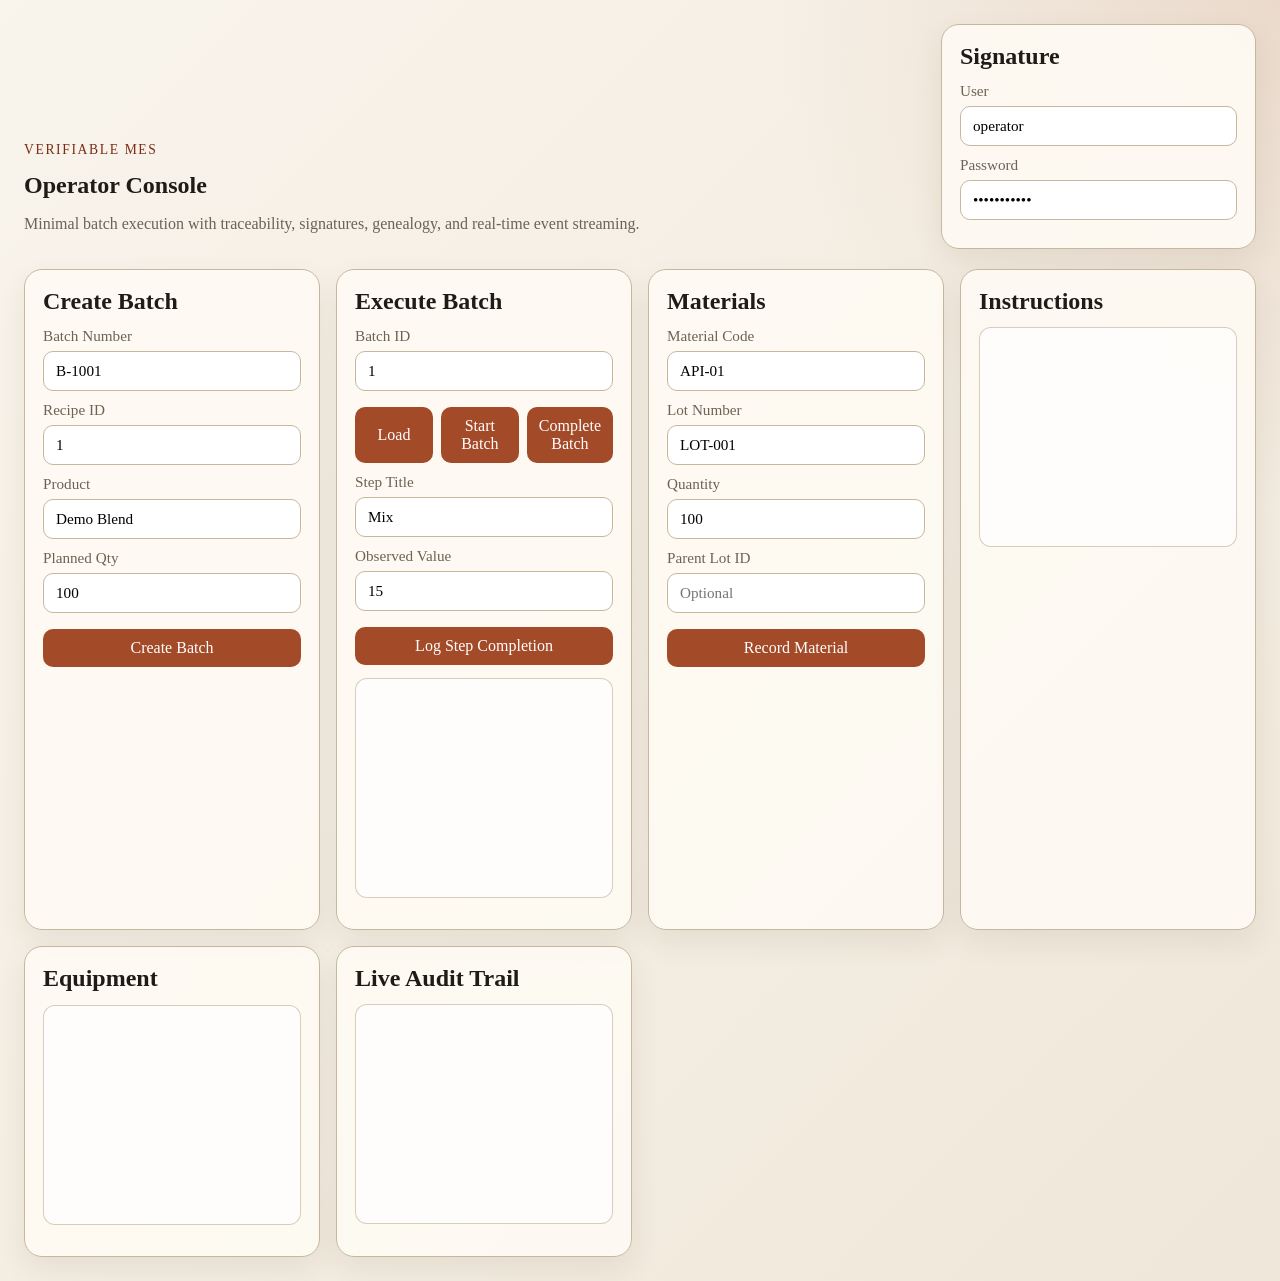
==== static/index.html @ 964d8e8a "- Initial Forge MES scaffold - Add FastAPI backend for batches, recipes, events, materials, equipmen" ====
<!DOCTYPE html>
<html lang="en">
<head>
  <meta charset="UTF-8">
  <meta name="viewport" content="width=device-width, initial-scale=1.0">
  <title>Forge MES</title>
  <link rel="stylesheet" href="/static/styles.css">
</head>
<body>
  <main class="layout">
    <section class="hero">
      <div>
        <p class="eyebrow">Verifiable MES</p>
        <h1>Operator Console</h1>
        <p class="subtle">Minimal batch execution with traceability, signatures, genealogy, and real-time event streaming.</p>
      </div>
      <div class="card compact">
        <h2>Signature</h2>
        <label>User <input id="sig-user" value="operator"></label>
        <label>Password <input id="sig-pass" value="operator123" type="password"></label>
      </div>
    </section>

    <section class="grid">
      <div class="card">
        <h2>Create Batch</h2>
        <label>Batch Number <input id="batch-number" value="B-1001"></label>
        <label>Recipe ID <input id="recipe-id" value="1" type="number"></label>
        <label>Product <input id="product-name" value="Demo Blend"></label>
        <label>Planned Qty <input id="planned-qty" value="100" type="number"></label>
        <button id="create-batch">Create Batch</button>
      </div>

      <div class="card">
        <h2>Execute Batch</h2>
        <label>Batch ID <input id="active-batch-id" value="1" type="number"></label>
        <div class="actions">
          <button id="refresh-batch">Load</button>
          <button id="start-batch">Start Batch</button>
          <button id="complete-batch">Complete Batch</button>
        </div>
        <label>Step Title <input id="step-title" value="Mix"></label>
        <label>Observed Value <input id="step-value" value="15"></label>
        <button id="log-step">Log Step Completion</button>
        <pre id="batch-details" class="code"></pre>
      </div>

      <div class="card">
        <h2>Materials</h2>
        <label>Material Code <input id="material-code" value="API-01"></label>
        <label>Lot Number <input id="lot-number" value="LOT-001"></label>
        <label>Quantity <input id="lot-qty" value="100" type="number"></label>
        <label>Parent Lot ID <input id="parent-lot-id" placeholder="Optional" type="number"></label>
        <button id="record-material">Record Material</button>
      </div>

      <div class="card">
        <h2>Instructions</h2>
        <div id="instructions" class="instructions"></div>
      </div>

      <div class="card">
        <h2>Equipment</h2>
        <pre id="equipment" class="code"></pre>
      </div>

      <div class="card">
        <h2>Live Audit Trail</h2>
        <div id="events" class="events"></div>
      </div>
    </section>
  </main>
  <script src="/static/app.js"></script>
</body>
</html>
---- static/styles.css ----
:root {
  --bg: #f3f0e8;
  --panel: rgba(255, 252, 245, 0.88);
  --line: #c6b89e;
  --ink: #1f1c17;
  --muted: #6c6255;
  --accent: #a34a28;
  --accent-strong: #7b2b12;
  --good: #24573b;
}

* {
  box-sizing: border-box;
}

body {
  margin: 0;
  font-family: Georgia, "Times New Roman", serif;
  color: var(--ink);
  background:
    radial-gradient(circle at top right, rgba(163, 74, 40, 0.12), transparent 28%),
    linear-gradient(135deg, #f9f4ec 0%, #efe7d9 100%);
}

.layout {
  max-width: 1280px;
  margin: 0 auto;
  padding: 24px;
}

.hero {
  display: flex;
  gap: 16px;
  justify-content: space-between;
  align-items: end;
  margin-bottom: 20px;
}

.eyebrow {
  text-transform: uppercase;
  letter-spacing: 0.12em;
  color: var(--accent-strong);
  font-size: 0.85rem;
}

h1, h2 {
  margin: 0 0 12px;
}

.subtle {
  color: var(--muted);
  max-width: 700px;
}

.grid {
  display: grid;
  grid-template-columns: repeat(auto-fit, minmax(290px, 1fr));
  gap: 16px;
}

.card {
  background: var(--panel);
  border: 1px solid var(--line);
  border-radius: 18px;
  padding: 18px;
  box-shadow: 0 12px 30px rgba(67, 49, 29, 0.08);
}

.compact {
  min-width: 260px;
}

label {
  display: block;
  margin-bottom: 10px;
  color: var(--muted);
  font-size: 0.95rem;
}

input, button {
  width: 100%;
  margin-top: 6px;
  border-radius: 10px;
  border: 1px solid var(--line);
  padding: 10px 12px;
  font: inherit;
}

button {
  background: var(--accent);
  color: white;
  border: none;
  cursor: pointer;
  transition: transform 0.18s ease, background 0.18s ease;
}

button:hover {
  background: var(--accent-strong);
  transform: translateY(-1px);
}

.actions {
  display: grid;
  grid-template-columns: repeat(3, 1fr);
  gap: 8px;
  margin-bottom: 10px;
}

.code, .events, .instructions {
  background: rgba(255, 255, 255, 0.65);
  border: 1px solid rgba(198, 184, 158, 0.7);
  border-radius: 12px;
  padding: 12px;
  min-height: 220px;
  overflow: auto;
}

.event {
  padding: 10px 0;
  border-bottom: 1px solid rgba(198, 184, 158, 0.45);
}

.instruction-step {
  margin-bottom: 12px;
  padding-bottom: 12px;
  border-bottom: 1px solid rgba(198, 184, 158, 0.45);
}

@media (max-width: 820px) {
  .hero {
    flex-direction: column;
    align-items: stretch;
  }

  .actions {
    grid-template-columns: 1fr;
  }
}
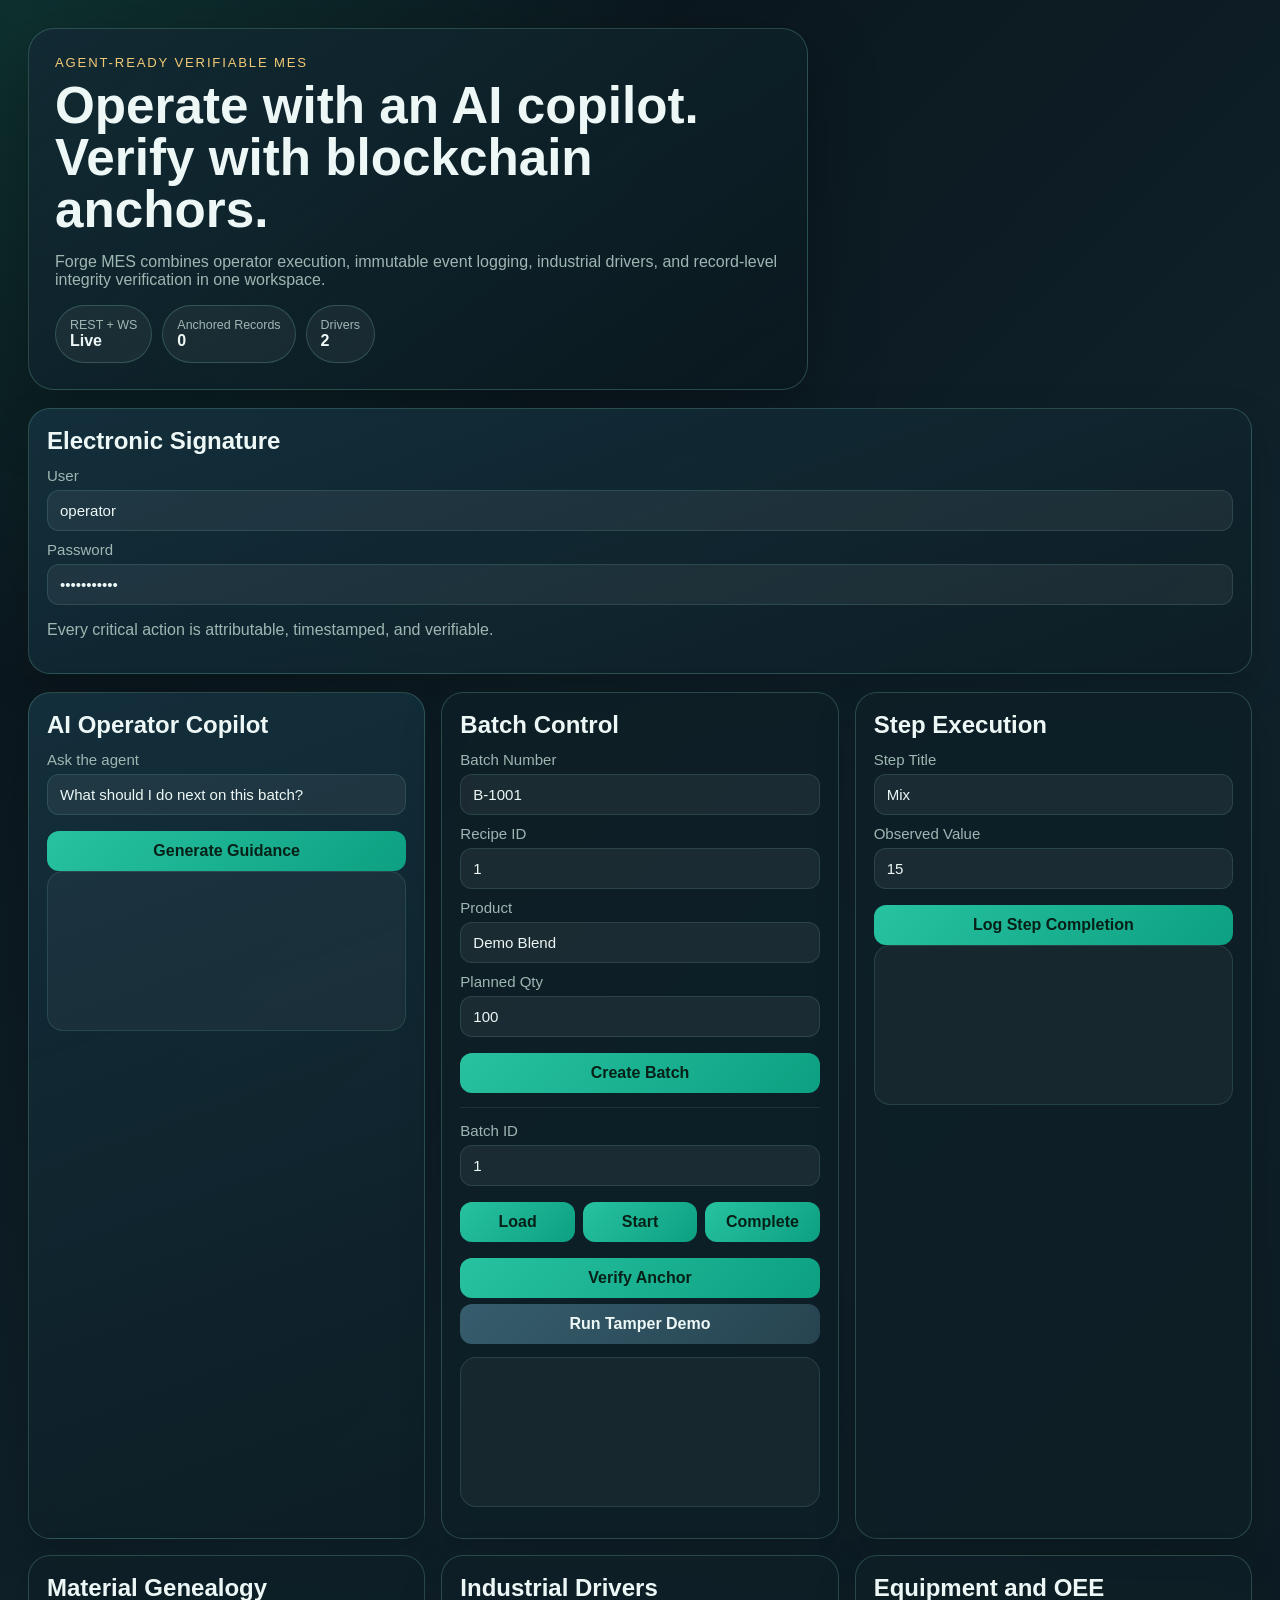
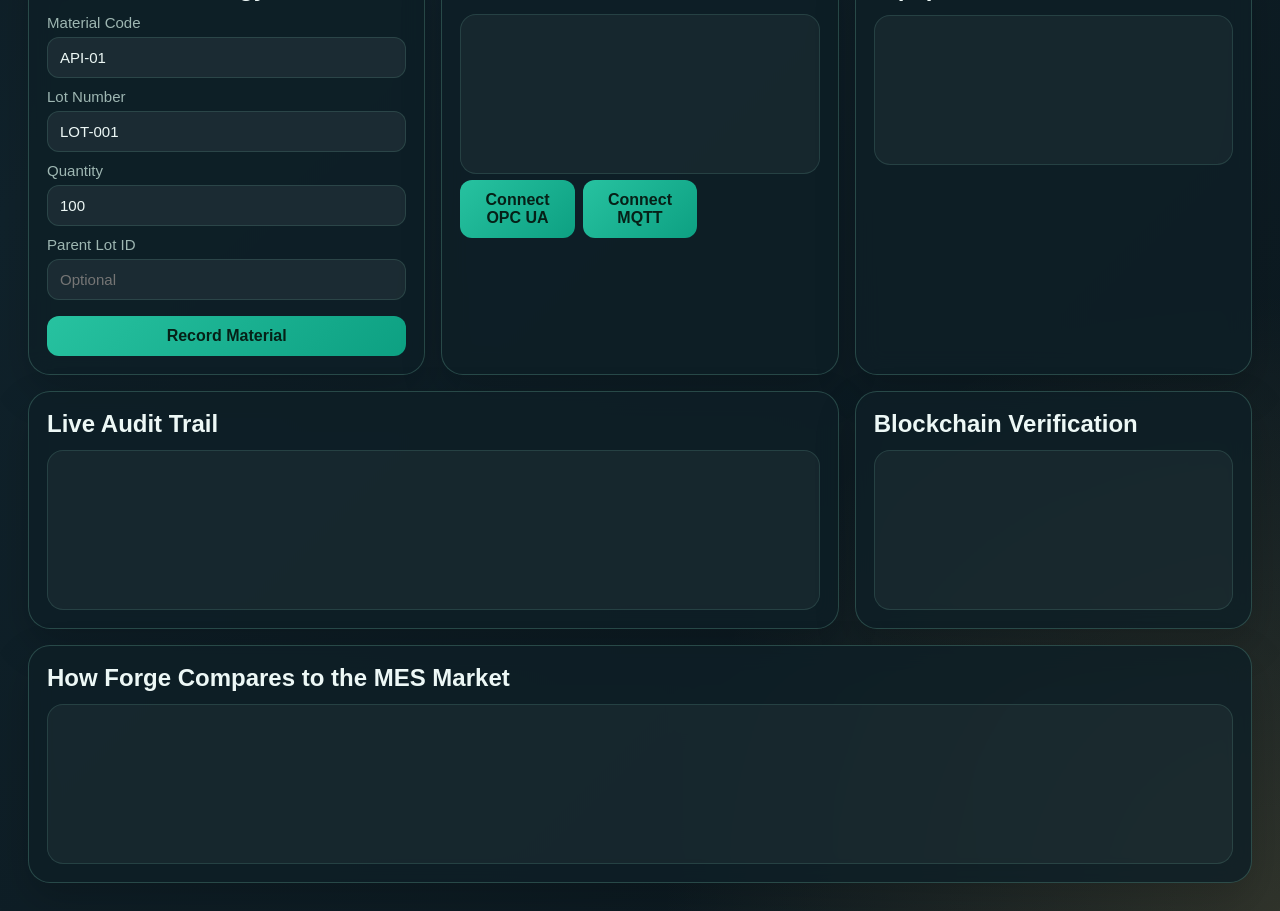
==== commit d4936b1e: "- Add AI-native operator workspace and industrial drivers - Add agent assist workflows, market compa" ====
--- a/static/index.html
+++ b/static/index.html
@@ -8,45 +8,63 @@
 </head>
 <body>
   <main class="layout">
-    <section class="hero">
-      <div>
-        <p class="eyebrow">Verifiable MES</p>
-        <h1>Operator Console</h1>
-        <p class="subtle">Minimal batch execution with traceability, signatures, genealogy, and real-time event streaming.</p>
+    <section class="hero-panel">
+      <div class="hero-copy">
+        <p class="eyebrow">Agent-Ready Verifiable MES</p>
+        <h1>Operate with an AI copilot. Verify with blockchain anchors.</h1>
+        <p class="subtle">Forge MES combines operator execution, immutable event logging, industrial drivers, and record-level integrity verification in one workspace.</p>
+        <div class="hero-metrics">
+          <div class="metric-chip"><span>REST + WS</span><strong>Live</strong></div>
+          <div class="metric-chip"><span>Anchored Records</span><strong id="anchor-count">0</strong></div>
+          <div class="metric-chip"><span>Drivers</span><strong id="driver-count">2</strong></div>
+        </div>
       </div>
-      <div class="card compact">
-        <h2>Signature</h2>
+      <div class="card identity-card">
+        <h2>Electronic Signature</h2>
         <label>User <input id="sig-user" value="operator"></label>
         <label>Password <input id="sig-pass" value="operator123" type="password"></label>
+        <p class="tiny">Every critical action is attributable, timestamped, and verifiable.</p>
       </div>
     </section>
 
-    <section class="grid">
+    <section class="grid primary-grid">
+      <div class="card accent-card">
+        <h2>AI Operator Copilot</h2>
+        <label>Ask the agent <input id="agent-prompt" value="What should I do next on this batch?"></label>
+        <button id="ask-agent">Generate Guidance</button>
+        <div id="agent-answer" class="chat-panel"></div>
+        <div id="agent-actions" class="pill-row"></div>
+      </div>
+
       <div class="card">
-        <h2>Create Batch</h2>
+        <h2>Batch Control</h2>
         <label>Batch Number <input id="batch-number" value="B-1001"></label>
         <label>Recipe ID <input id="recipe-id" value="1" type="number"></label>
         <label>Product <input id="product-name" value="Demo Blend"></label>
         <label>Planned Qty <input id="planned-qty" value="100" type="number"></label>
         <button id="create-batch">Create Batch</button>
+        <hr>
+        <label>Batch ID <input id="active-batch-id" value="1" type="number"></label>
+        <div class="actions">
+          <button id="refresh-batch">Load</button>
+          <button id="start-batch">Start</button>
+          <button id="complete-batch">Complete</button>
+        </div>
+        <button id="verify-batch">Verify Anchor</button>
+        <button id="tamper-batch" class="secondary">Run Tamper Demo</button>
+        <pre id="batch-details" class="code compact-code"></pre>
       </div>
 
       <div class="card">
-        <h2>Execute Batch</h2>
-        <label>Batch ID <input id="active-batch-id" value="1" type="number"></label>
-        <div class="actions">
-          <button id="refresh-batch">Load</button>
-          <button id="start-batch">Start Batch</button>
-          <button id="complete-batch">Complete Batch</button>
-        </div>
+        <h2>Step Execution</h2>
         <label>Step Title <input id="step-title" value="Mix"></label>
         <label>Observed Value <input id="step-value" value="15"></label>
         <button id="log-step">Log Step Completion</button>
-        <pre id="batch-details" class="code"></pre>
+        <div id="instructions" class="instructions"></div>
       </div>
 
       <div class="card">
-        <h2>Materials</h2>
+        <h2>Material Genealogy</h2>
         <label>Material Code <input id="material-code" value="API-01"></label>
         <label>Lot Number <input id="lot-number" value="LOT-001"></label>
         <label>Quantity <input id="lot-qty" value="100" type="number"></label>
@@ -55,18 +73,32 @@
       </div>
 
       <div class="card">
-        <h2>Instructions</h2>
-        <div id="instructions" class="instructions"></div>
+        <h2>Industrial Drivers</h2>
+        <div id="drivers" class="driver-list"></div>
+        <div class="actions">
+          <button data-driver-connect="opcua">Connect OPC UA</button>
+          <button data-driver-connect="mqtt">Connect MQTT</button>
+        </div>
       </div>
 
       <div class="card">
-        <h2>Equipment</h2>
-        <pre id="equipment" class="code"></pre>
+        <h2>Equipment and OEE</h2>
+        <pre id="equipment" class="code compact-code"></pre>
+      </div>
+
+      <div class="card wide-card">
+        <h2>Live Audit Trail</h2>
+        <div id="events" class="events"></div>
       </div>
 
       <div class="card">
-        <h2>Live Audit Trail</h2>
-        <div id="events" class="events"></div>
+        <h2>Blockchain Verification</h2>
+        <div id="verification" class="chat-panel"></div>
+      </div>
+
+      <div class="card wide-card market-card">
+        <h2>How Forge Compares to the MES Market</h2>
+        <div id="market-compare" class="compare-grid"></div>
       </div>
     </section>
   </main>
--- a/static/styles.css
+++ b/static/styles.css
@@ -1,12 +1,15 @@
 :root {
-  --bg: #f3f0e8;
-  --panel: rgba(255, 252, 245, 0.88);
-  --line: #c6b89e;
-  --ink: #1f1c17;
-  --muted: #6c6255;
-  --accent: #a34a28;
-  --accent-strong: #7b2b12;
-  --good: #24573b;
+  --bg: #0d1b22;
+  --bg-soft: #132832;
+  --panel: rgba(14, 31, 39, 0.82);
+  --panel-strong: rgba(21, 42, 53, 0.94);
+  --line: rgba(123, 202, 181, 0.25);
+  --ink: #edf8f6;
+  --muted: #9eb7b2;
+  --accent: #27c2a0;
+  --accent-strong: #0da082;
+  --warn: #ef7c63;
+  --gold: #f2ca76;
 }
 
 * {
@@ -15,88 +18,152 @@
 
 body {
   margin: 0;
-  font-family: Georgia, "Times New Roman", serif;
+  font-family: "Segoe UI", "Helvetica Neue", sans-serif;
   color: var(--ink);
   background:
-    radial-gradient(circle at top right, rgba(163, 74, 40, 0.12), transparent 28%),
-    linear-gradient(135deg, #f9f4ec 0%, #efe7d9 100%);
+    radial-gradient(circle at top left, rgba(39, 194, 160, 0.18), transparent 24%),
+    radial-gradient(circle at bottom right, rgba(242, 202, 118, 0.16), transparent 22%),
+    linear-gradient(135deg, #081116 0%, #10222b 48%, #0b171d 100%);
 }
 
 .layout {
-  max-width: 1280px;
+  max-width: 1420px;
   margin: 0 auto;
-  padding: 24px;
-}
-
-.hero {
-  display: flex;
-  gap: 16px;
-  justify-content: space-between;
-  align-items: end;
-  margin-bottom: 20px;
+  padding: 28px;
+}
+
+.hero-panel {
+  display: grid;
+  grid-template-columns: 2fr 1fr;
+  gap: 18px;
+  margin-bottom: 18px;
+}
+
+.hero-copy {
+  padding: 26px;
+  border-radius: 26px;
+  background: linear-gradient(145deg, rgba(18, 42, 52, 0.92), rgba(10, 24, 30, 0.85));
+  border: 1px solid var(--line);
+  box-shadow: 0 24px 70px rgba(0, 0, 0, 0.28);
 }
 
 .eyebrow {
+  margin: 0 0 10px;
   text-transform: uppercase;
-  letter-spacing: 0.12em;
-  color: var(--accent-strong);
-  font-size: 0.85rem;
+  letter-spacing: 0.14em;
+  color: var(--gold);
+  font-size: 0.82rem;
 }
 
 h1, h2 {
   margin: 0 0 12px;
 }
 
-.subtle {
+h1 {
+  max-width: 900px;
+  font-size: clamp(2.2rem, 4vw, 4.1rem);
+  line-height: 1.02;
+}
+
+.subtle,
+.tiny {
   color: var(--muted);
-  max-width: 700px;
-}
-
-.grid {
-  display: grid;
-  grid-template-columns: repeat(auto-fit, minmax(290px, 1fr));
+}
+
+.hero-metrics,
+.pill-row {
+  display: flex;
+  flex-wrap: wrap;
+  gap: 10px;
+}
+
+.metric-chip,
+.pill {
+  padding: 12px 14px;
+  border-radius: 999px;
+  background: rgba(255, 255, 255, 0.05);
+  border: 1px solid var(--line);
+}
+
+.metric-chip span,
+.pill span {
+  display: block;
+  font-size: 0.78rem;
+  color: var(--muted);
+}
+
+.metric-chip strong {
+  font-size: 1rem;
+}
+
+.primary-grid {
+  display: grid;
+  grid-template-columns: repeat(12, 1fr);
   gap: 16px;
 }
 
 .card {
+  grid-column: span 4;
   background: var(--panel);
   border: 1px solid var(--line);
-  border-radius: 18px;
+  border-radius: 22px;
   padding: 18px;
-  box-shadow: 0 12px 30px rgba(67, 49, 29, 0.08);
-}
-
-.compact {
-  min-width: 260px;
+  box-shadow: 0 16px 42px rgba(0, 0, 0, 0.18);
+  backdrop-filter: blur(12px);
+}
+
+.identity-card,
+.accent-card {
+  background: linear-gradient(160deg, rgba(20, 48, 61, 0.95), rgba(13, 29, 36, 0.9));
+}
+
+.wide-card {
+  grid-column: span 8;
+}
+
+.market-card {
+  grid-column: span 12;
 }
 
 label {
   display: block;
   margin-bottom: 10px;
   color: var(--muted);
-  font-size: 0.95rem;
-}
-
-input, button {
+  font-size: 0.94rem;
+}
+
+input,
+button {
   width: 100%;
   margin-top: 6px;
-  border-radius: 10px;
-  border: 1px solid var(--line);
-  padding: 10px 12px;
+  border-radius: 12px;
+  border: 1px solid rgba(123, 202, 181, 0.16);
+  padding: 11px 12px;
   font: inherit;
 }
 
+input {
+  background: rgba(255, 255, 255, 0.06);
+  color: var(--ink);
+}
+
 button {
-  background: var(--accent);
-  color: white;
+  background: linear-gradient(135deg, var(--accent), var(--accent-strong));
+  color: #062017;
+  font-weight: 700;
   border: none;
   cursor: pointer;
-  transition: transform 0.18s ease, background 0.18s ease;
+  transition: transform 0.18s ease, filter 0.18s ease;
 }
 
 button:hover {
-  background: var(--accent-strong);
+  filter: brightness(1.06);
   transform: translateY(-1px);
+}
+
+button.secondary {
+  background: linear-gradient(135deg, #365d6d, #274450);
+  color: var(--ink);
 }
 
 .actions {
@@ -106,32 +173,69 @@
   margin-bottom: 10px;
 }
 
-.code, .events, .instructions {
-  background: rgba(255, 255, 255, 0.65);
-  border: 1px solid rgba(198, 184, 158, 0.7);
-  border-radius: 12px;
-  padding: 12px;
-  min-height: 220px;
+.chat-panel,
+.code,
+.events,
+.instructions,
+.driver-list,
+.compare-grid {
+  background: rgba(255, 255, 255, 0.04);
+  border: 1px solid rgba(123, 202, 181, 0.16);
+  border-radius: 16px;
+  padding: 14px;
+  min-height: 160px;
   overflow: auto;
 }
 
-.event {
+.compact-code {
+  min-height: 150px;
+}
+
+.event,
+.instruction-step,
+.driver-item,
+.compare-item {
   padding: 10px 0;
-  border-bottom: 1px solid rgba(198, 184, 158, 0.45);
-}
-
-.instruction-step {
-  margin-bottom: 12px;
-  padding-bottom: 12px;
-  border-bottom: 1px solid rgba(198, 184, 158, 0.45);
+  border-bottom: 1px solid rgba(123, 202, 181, 0.12);
+}
+
+.compare-grid {
+  display: grid;
+  grid-template-columns: repeat(auto-fit, minmax(240px, 1fr));
+  gap: 16px;
+}
+
+.compare-item {
+  border-bottom: none;
+  padding: 14px;
+  border-radius: 16px;
+  background: rgba(255, 255, 255, 0.03);
+}
+
+.compare-item a {
+  color: var(--gold);
+}
+
+hr {
+  border: none;
+  border-top: 1px solid rgba(123, 202, 181, 0.12);
+  margin: 14px 0;
+}
+
+@media (max-width: 1080px) {
+  .hero-panel,
+  .primary-grid {
+    grid-template-columns: 1fr;
+  }
+
+  .card,
+  .wide-card,
+  .market-card {
+    grid-column: span 1;
+  }
 }
 
 @media (max-width: 820px) {
-  .hero {
-    flex-direction: column;
-    align-items: stretch;
-  }
-
   .actions {
     grid-template-columns: 1fr;
   }
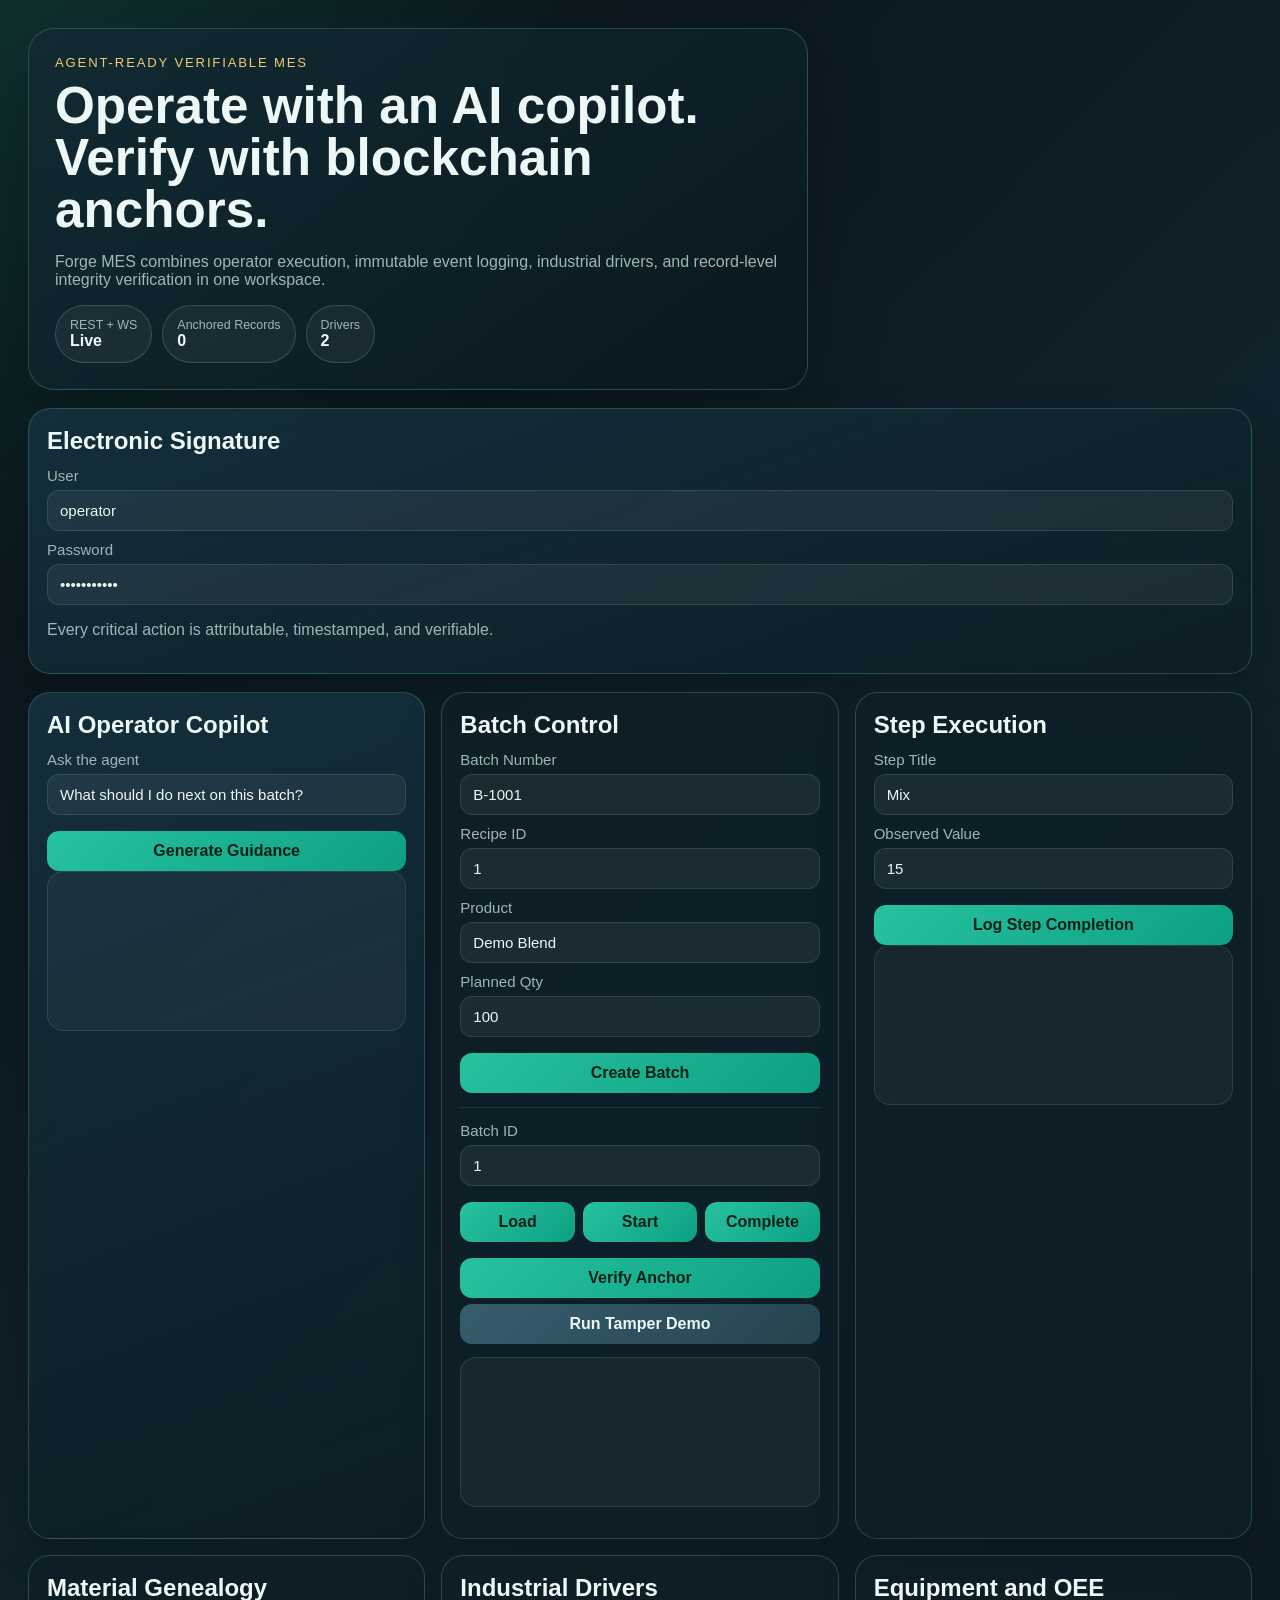
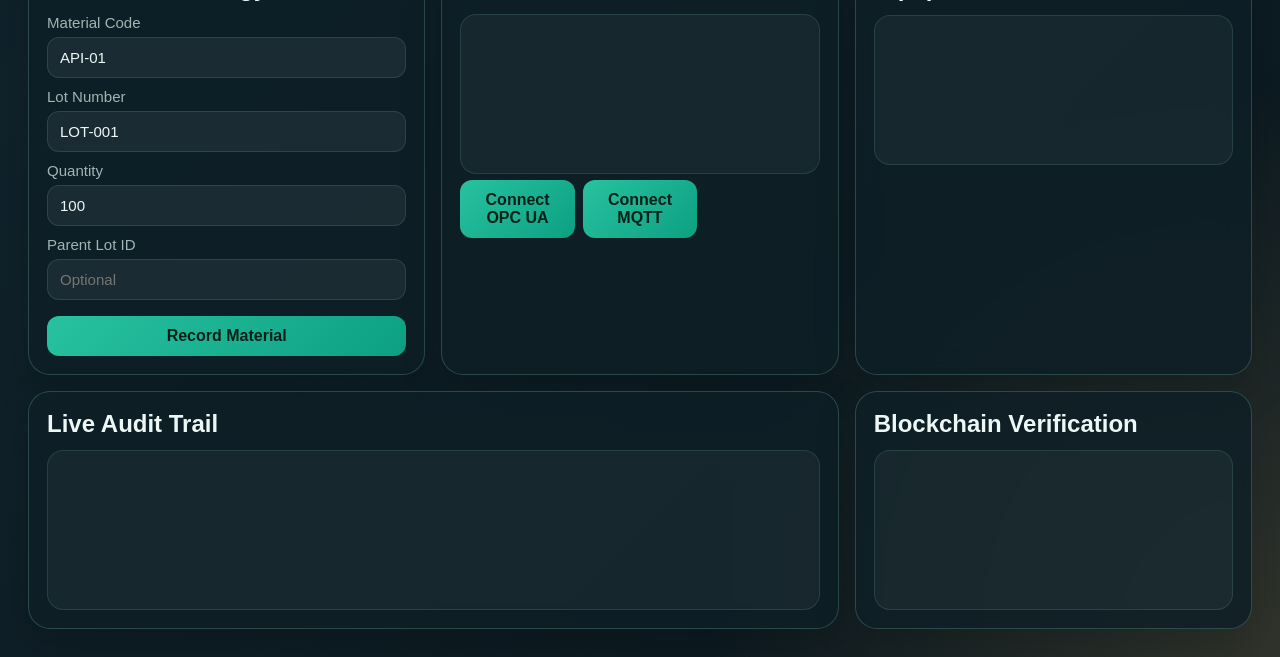
==== commit 03f9573e: "- Remove market comparison content from product repo - Delete market comparison API and UI section  " ====
--- a/static/index.html
+++ b/static/index.html
@@ -96,10 +96,6 @@
         <div id="verification" class="chat-panel"></div>
       </div>
 
-      <div class="card wide-card market-card">
-        <h2>How Forge Compares to the MES Market</h2>
-        <div id="market-compare" class="compare-grid"></div>
-      </div>
     </section>
   </main>
   <script src="/static/app.js"></script>
--- a/static/styles.css
+++ b/static/styles.css
@@ -121,10 +121,6 @@
   grid-column: span 8;
 }
 
-.market-card {
-  grid-column: span 12;
-}
-
 label {
   display: block;
   margin-bottom: 10px;
@@ -199,23 +195,6 @@
   border-bottom: 1px solid rgba(123, 202, 181, 0.12);
 }
 
-.compare-grid {
-  display: grid;
-  grid-template-columns: repeat(auto-fit, minmax(240px, 1fr));
-  gap: 16px;
-}
-
-.compare-item {
-  border-bottom: none;
-  padding: 14px;
-  border-radius: 16px;
-  background: rgba(255, 255, 255, 0.03);
-}
-
-.compare-item a {
-  color: var(--gold);
-}
-
 hr {
   border: none;
   border-top: 1px solid rgba(123, 202, 181, 0.12);
@@ -230,9 +209,6 @@
 
   .card,
   .wide-card,
-  .market-card {
-    grid-column: span 1;
-  }
 }
 
 @media (max-width: 820px) {
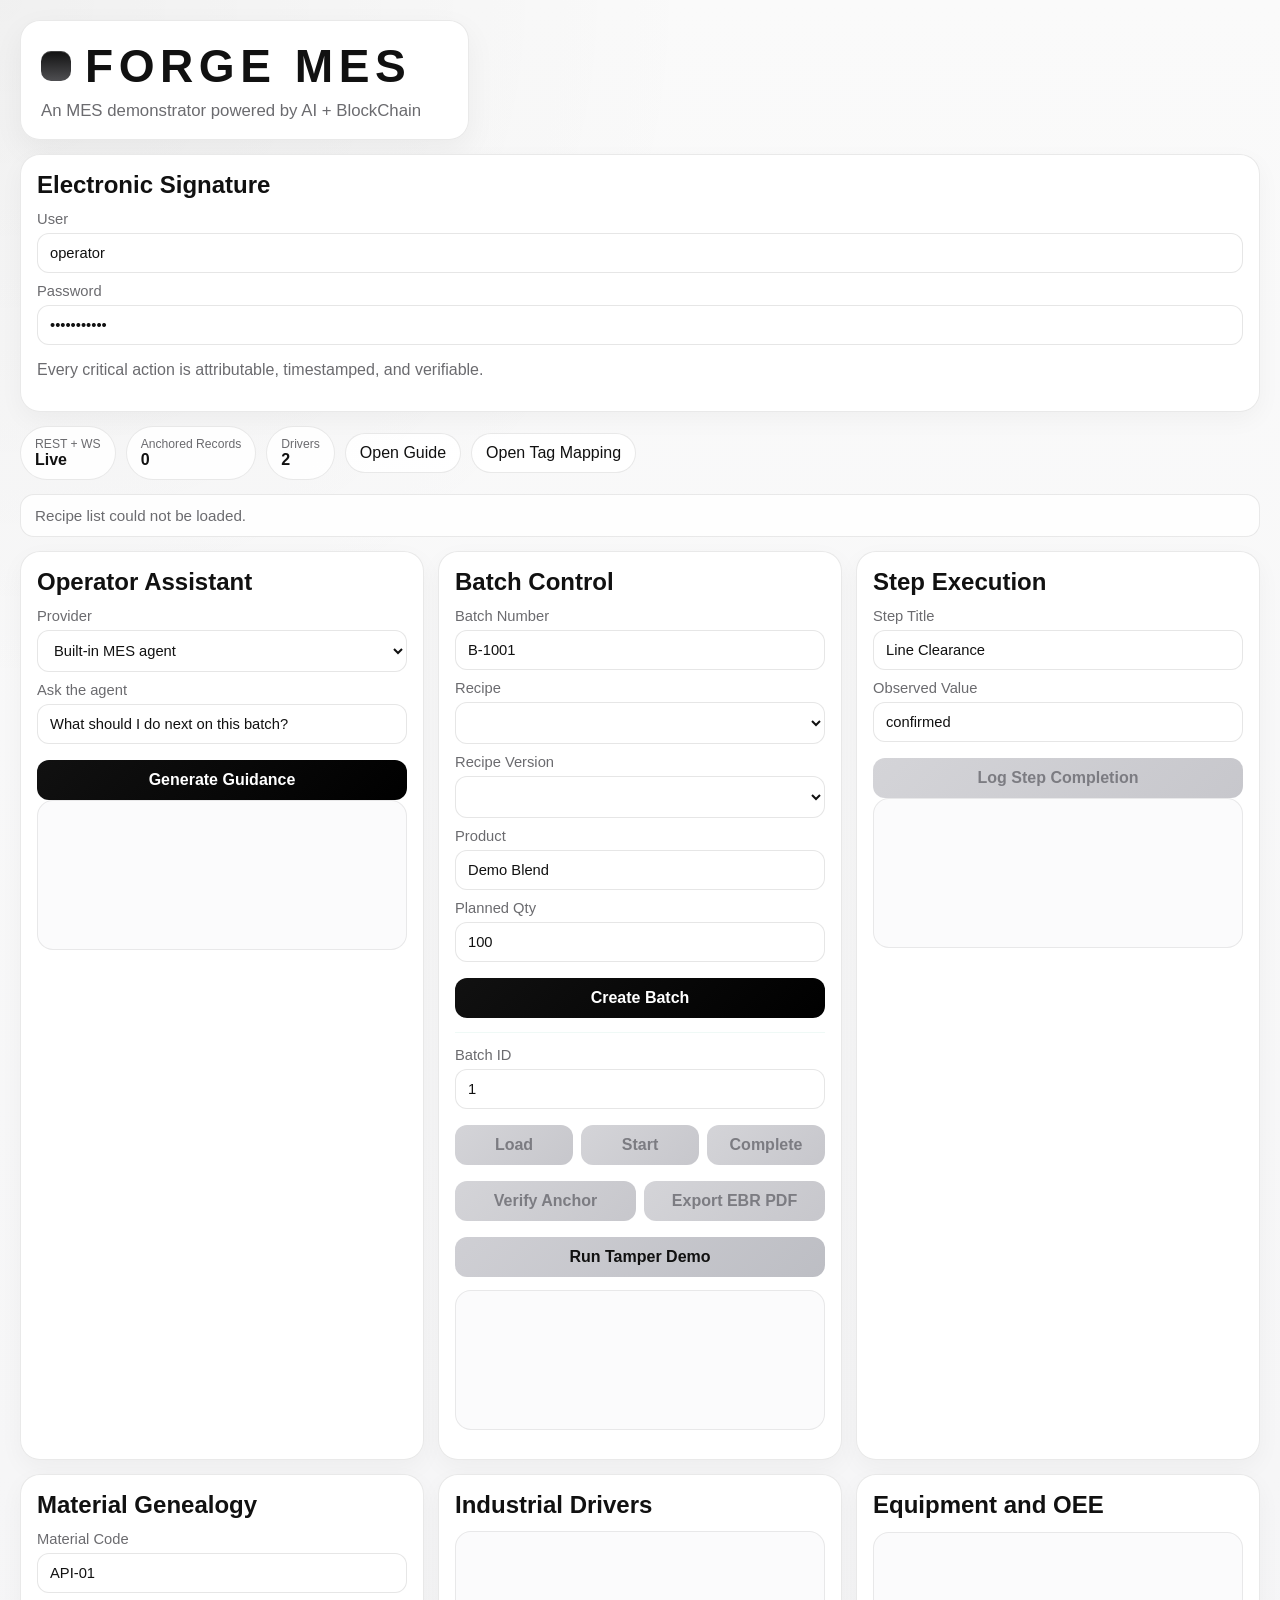
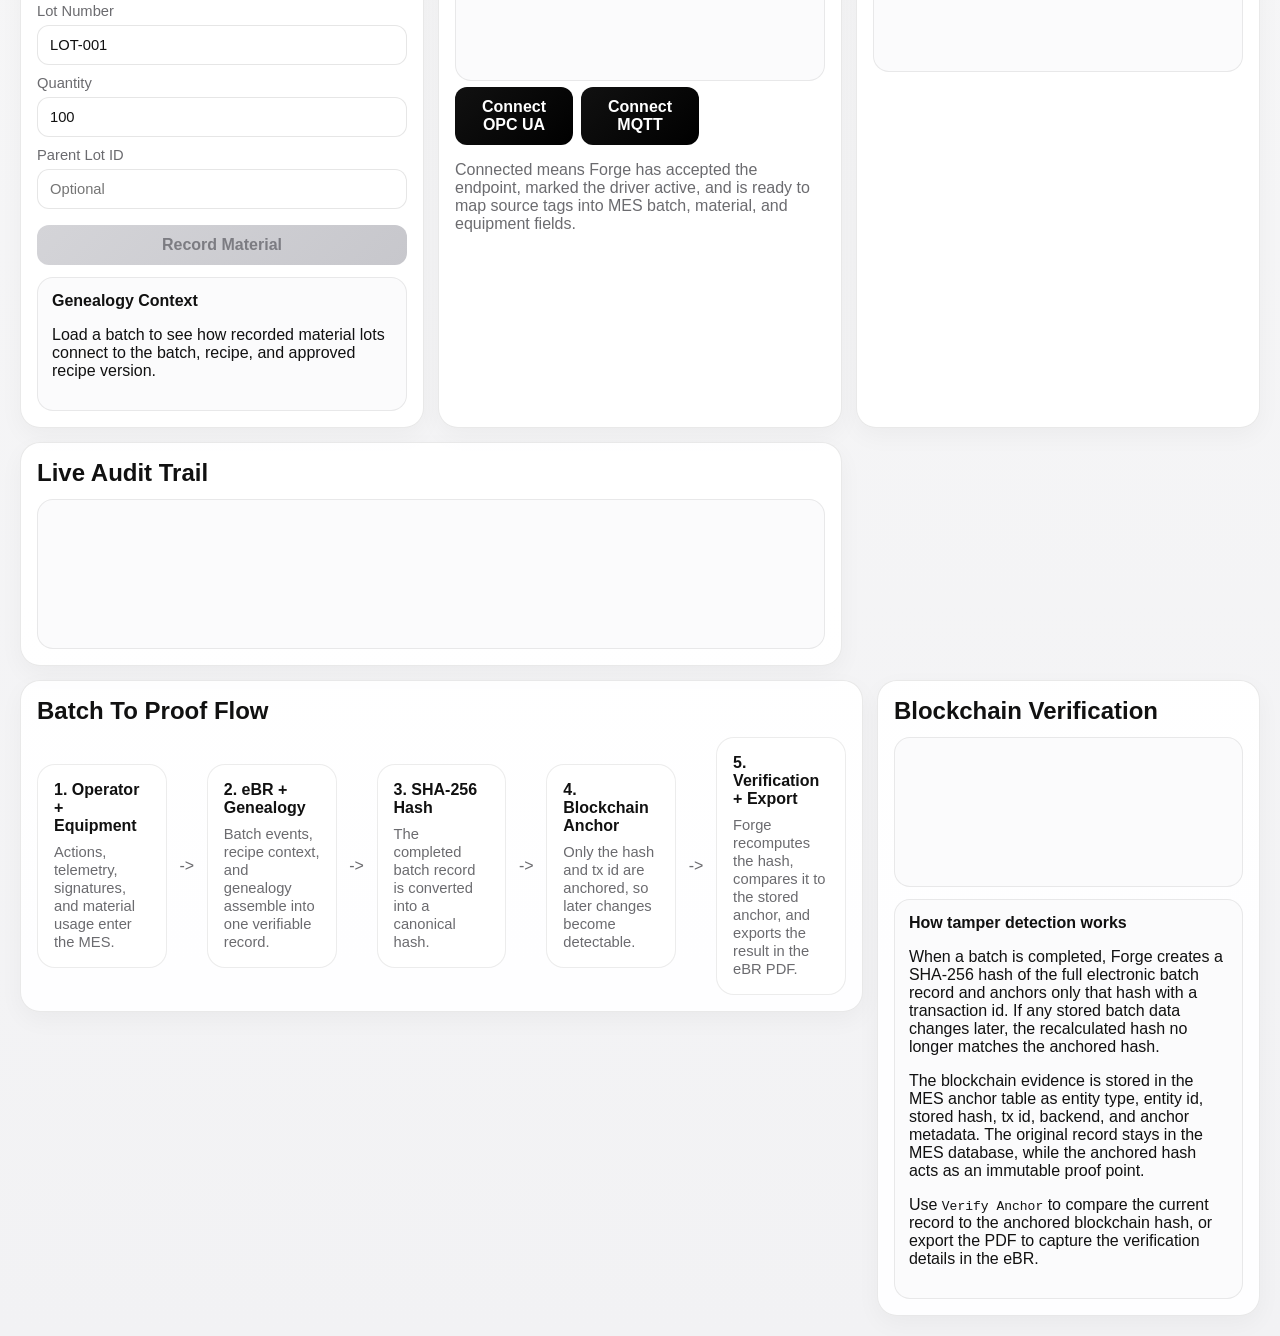
==== commit 9afe94cf: "- improve operator workspace and proof UX - add blockchain guide, tag mapping docs, and PDF export -" ====
--- a/static/index.html
+++ b/static/index.html
@@ -9,15 +9,12 @@
 <body>
   <main class="layout">
     <section class="hero-panel">
-      <div class="hero-copy">
-        <p class="eyebrow">Agent-Ready Verifiable MES</p>
-        <h1>Operate with an AI copilot. Verify with blockchain anchors.</h1>
-        <p class="subtle">Forge MES combines operator execution, immutable event logging, industrial drivers, and record-level integrity verification in one workspace.</p>
-        <div class="hero-metrics">
-          <div class="metric-chip"><span>REST + WS</span><strong>Live</strong></div>
-          <div class="metric-chip"><span>Anchored Records</span><strong id="anchor-count">0</strong></div>
-          <div class="metric-chip"><span>Drivers</span><strong id="driver-count">2</strong></div>
+      <div class="hero-copy hero-copy-minimal">
+        <div class="brand-lockup">
+          <span class="brand-icon" aria-hidden="true"></span>
+          <p class="brand-mark">FORGE MES</p>
         </div>
+        <p class="hero-tagline">An MES demonstrator powered by AI + BlockChain</p>
       </div>
       <div class="card identity-card">
         <h2>Electronic Signature</h2>
@@ -27,9 +24,27 @@
       </div>
     </section>
 
+    <section class="topbar">
+      <div class="metric-chip"><span>REST + WS</span><strong>Live</strong></div>
+      <div class="metric-chip"><span>Anchored Records</span><strong id="anchor-count">0</strong></div>
+      <div class="metric-chip"><span>Drivers</span><strong id="driver-count">2</strong></div>
+      <a class="nav-link" href="/guide">Open Guide</a>
+      <a class="nav-link" href="/tag-mapping">Open Tag Mapping</a>
+    </section>
+
+    <section class="status-strip">
+      <div id="action-status" class="status-message">Ready. Button actions will appear here and in the audit trail when applicable.</div>
+    </section>
+
     <section class="grid primary-grid">
       <div class="card accent-card">
-        <h2>AI Operator Copilot</h2>
+        <h2>Operator Assistant</h2>
+        <label>Provider
+          <select id="agent-provider">
+            <option value="builtin">Built-in MES agent</option>
+            <option value="ollama">Local Ollama</option>
+          </select>
+        </label>
         <label>Ask the agent <input id="agent-prompt" value="What should I do next on this batch?"></label>
         <button id="ask-agent">Generate Guidance</button>
         <div id="agent-answer" class="chat-panel"></div>
@@ -39,7 +54,12 @@
       <div class="card">
         <h2>Batch Control</h2>
         <label>Batch Number <input id="batch-number" value="B-1001"></label>
-        <label>Recipe ID <input id="recipe-id" value="1" type="number"></label>
+        <label>Recipe
+          <select id="recipe-id"></select>
+        </label>
+        <label>Recipe Version
+          <select id="recipe-version-id"></select>
+        </label>
         <label>Product <input id="product-name" value="Demo Blend"></label>
         <label>Planned Qty <input id="planned-qty" value="100" type="number"></label>
         <button id="create-batch">Create Batch</button>
@@ -50,15 +70,18 @@
           <button id="start-batch">Start</button>
           <button id="complete-batch">Complete</button>
         </div>
-        <button id="verify-batch">Verify Anchor</button>
+        <div class="actions two-col">
+          <button id="verify-batch">Verify Anchor</button>
+          <button id="export-batch-pdf">Export EBR PDF</button>
+        </div>
         <button id="tamper-batch" class="secondary">Run Tamper Demo</button>
         <pre id="batch-details" class="code compact-code"></pre>
       </div>
 
       <div class="card">
         <h2>Step Execution</h2>
-        <label>Step Title <input id="step-title" value="Mix"></label>
-        <label>Observed Value <input id="step-value" value="15"></label>
+        <label>Step Title <input id="step-title" value="Line Clearance"></label>
+        <label>Observed Value <input id="step-value" value="confirmed"></label>
         <button id="log-step">Log Step Completion</button>
         <div id="instructions" class="instructions"></div>
       </div>
@@ -70,6 +93,7 @@
         <label>Quantity <input id="lot-qty" value="100" type="number"></label>
         <label>Parent Lot ID <input id="parent-lot-id" placeholder="Optional" type="number"></label>
         <button id="record-material">Record Material</button>
+        <div id="genealogy-summary" class="explain-panel"></div>
       </div>
 
       <div class="card">
@@ -79,6 +103,7 @@
           <button data-driver-connect="opcua">Connect OPC UA</button>
           <button data-driver-connect="mqtt">Connect MQTT</button>
         </div>
+        <p class="tiny">Connected means Forge has accepted the endpoint, marked the driver active, and is ready to map source tags into MES batch, material, and equipment fields.</p>
       </div>
 
       <div class="card">
@@ -91,11 +116,48 @@
         <div id="events" class="events"></div>
       </div>
 
-      <div class="card">
-        <h2>Blockchain Verification</h2>
-        <div id="verification" class="chat-panel"></div>
-      </div>
+      <section class="proof-section">
+        <div class="card wide-card proof-flow-card">
+          <h2>Batch To Proof Flow</h2>
+          <div class="flow-graph">
+            <div class="flow-node">
+              <strong>1. Operator + Equipment</strong>
+              <span>Actions, telemetry, signatures, and material usage enter the MES.</span>
+            </div>
+            <div class="flow-arrow" aria-hidden="true">-&gt;</div>
+            <div class="flow-node">
+              <strong>2. eBR + Genealogy</strong>
+              <span>Batch events, recipe context, and genealogy assemble into one verifiable record.</span>
+            </div>
+            <div class="flow-arrow" aria-hidden="true">-&gt;</div>
+            <div class="flow-node">
+              <strong>3. SHA-256 Hash</strong>
+              <span>The completed batch record is converted into a canonical hash.</span>
+            </div>
+            <div class="flow-arrow" aria-hidden="true">-&gt;</div>
+            <div class="flow-node">
+              <strong>4. Blockchain Anchor</strong>
+              <span>Only the hash and tx id are anchored, so later changes become detectable.</span>
+            </div>
+            <div class="flow-arrow" aria-hidden="true">-&gt;</div>
+            <div class="flow-node">
+              <strong>5. Verification + Export</strong>
+              <span>Forge recomputes the hash, compares it to the stored anchor, and exports the result in the eBR PDF.</span>
+            </div>
+          </div>
+        </div>
 
+        <div class="card proof-verify-card">
+          <h2>Blockchain Verification</h2>
+          <div id="verification" class="chat-panel"></div>
+          <div class="explain-panel">
+            <strong>How tamper detection works</strong>
+            <p>When a batch is completed, Forge creates a SHA-256 hash of the full electronic batch record and anchors only that hash with a transaction id. If any stored batch data changes later, the recalculated hash no longer matches the anchored hash.</p>
+            <p>The blockchain evidence is stored in the MES anchor table as entity type, entity id, stored hash, tx id, backend, and anchor metadata. The original record stays in the MES database, while the anchored hash acts as an immutable proof point.</p>
+            <p>Use <code>Verify Anchor</code> to compare the current record to the anchored blockchain hash, or export the PDF to capture the verification details in the eBR.</p>
+          </div>
+        </div>
+      </section>
     </section>
   </main>
   <script src="/static/app.js"></script>
--- a/static/styles.css
+++ b/static/styles.css
@@ -1,15 +1,13 @@
 :root {
-  --bg: #0d1b22;
-  --bg-soft: #132832;
-  --panel: rgba(14, 31, 39, 0.82);
-  --panel-strong: rgba(21, 42, 53, 0.94);
-  --line: rgba(123, 202, 181, 0.25);
-  --ink: #edf8f6;
-  --muted: #9eb7b2;
-  --accent: #27c2a0;
-  --accent-strong: #0da082;
-  --warn: #ef7c63;
-  --gold: #f2ca76;
+  --bg: #f5f5f7;
+  --panel: rgba(255, 255, 255, 0.92);
+  --panel-strong: rgba(255, 255, 255, 0.98);
+  --line: rgba(15, 15, 15, 0.09);
+  --ink: #111111;
+  --muted: #6b6b6f;
+  --accent: #111111;
+  --accent-strong: #000000;
+  --soft: #efeff1;
 }
 
 * {
@@ -18,148 +16,222 @@
 
 body {
   margin: 0;
-  font-family: "Segoe UI", "Helvetica Neue", sans-serif;
+  font-family: "SF Pro Display", "Segoe UI", "Helvetica Neue", sans-serif;
   color: var(--ink);
   background:
-    radial-gradient(circle at top left, rgba(39, 194, 160, 0.18), transparent 24%),
-    radial-gradient(circle at bottom right, rgba(242, 202, 118, 0.16), transparent 22%),
-    linear-gradient(135deg, #081116 0%, #10222b 48%, #0b171d 100%);
+    radial-gradient(circle at top left, rgba(0, 0, 0, 0.04), transparent 22%),
+    linear-gradient(180deg, #fafafa 0%, #f2f2f4 100%);
 }
 
 .layout {
-  max-width: 1420px;
+  max-width: 1400px;
   margin: 0 auto;
-  padding: 28px;
+  padding: 20px;
 }
 
 .hero-panel {
   display: grid;
-  grid-template-columns: 2fr 1fr;
-  gap: 18px;
-  margin-bottom: 18px;
+  grid-template-columns: 1.2fr 2fr;
+  gap: 14px;
+  margin-bottom: 14px;
 }
 
 .hero-copy {
-  padding: 26px;
-  border-radius: 26px;
-  background: linear-gradient(145deg, rgba(18, 42, 52, 0.92), rgba(10, 24, 30, 0.85));
   border: 1px solid var(--line);
-  box-shadow: 0 24px 70px rgba(0, 0, 0, 0.28);
-}
-
-.eyebrow {
-  margin: 0 0 10px;
+  border-radius: 20px;
+  background: var(--panel-strong);
+  box-shadow: 0 10px 30px rgba(0, 0, 0, 0.05);
+}
+
+.hero-copy-minimal {
+  padding: 18px 20px;
+  display: flex;
+  flex-direction: column;
+  justify-content: center;
+  min-height: 120px;
+}
+
+.brand-lockup {
+  display: flex;
+  align-items: center;
+  gap: 14px;
+  margin-bottom: 8px;
+}
+
+.brand-icon {
+  width: 30px;
+  height: 30px;
+  border-radius: 10px;
+  background: linear-gradient(180deg, #111111 0%, #4f4f52 100%);
+  box-shadow: inset 0 1px 0 rgba(255, 255, 255, 0.2);
+}
+
+.eyebrow,
+.brand-mark {
+  margin: 0 0 8px;
   text-transform: uppercase;
   letter-spacing: 0.14em;
-  color: var(--gold);
-  font-size: 0.82rem;
-}
-
-h1, h2 {
+  color: var(--ink);
+  font-size: 0.74rem;
+}
+
+.brand-mark {
+  font-weight: 700;
+  font-size: clamp(1.6rem, 3.6vw, 3rem);
+  letter-spacing: 0.12em;
+  margin: 0;
+}
+
+.hero-tagline {
+  margin: 0;
+  font-size: 1.05rem;
+  color: var(--muted);
+}
+
+h1,
+h2 {
   margin: 0 0 12px;
 }
 
-h1 {
-  max-width: 900px;
-  font-size: clamp(2.2rem, 4vw, 4.1rem);
-  line-height: 1.02;
-}
-
-.subtle,
-.tiny {
-  color: var(--muted);
-}
-
-.hero-metrics,
+.guide-title {
+  font-size: clamp(1.8rem, 3vw, 3rem);
+}
+
+.tiny,
+.subtle {
+  color: var(--muted);
+}
+
+.topbar,
 .pill-row {
   display: flex;
   flex-wrap: wrap;
   gap: 10px;
+  align-items: center;
+  margin-bottom: 14px;
+}
+
+.status-strip {
+  margin-bottom: 14px;
+}
+
+.status-message {
+  padding: 12px 14px;
+  border-radius: 14px;
+  border: 1px solid var(--line);
+  background: rgba(255, 255, 255, 0.86);
+  color: var(--muted);
+  font-size: 0.95rem;
 }
 
 .metric-chip,
-.pill {
-  padding: 12px 14px;
+.pill,
+.nav-link {
+  padding: 10px 14px;
   border-radius: 999px;
-  background: rgba(255, 255, 255, 0.05);
+  background: rgba(255, 255, 255, 0.88);
   border: 1px solid var(--line);
 }
 
 .metric-chip span,
 .pill span {
   display: block;
-  font-size: 0.78rem;
-  color: var(--muted);
-}
-
-.metric-chip strong {
-  font-size: 1rem;
-}
-
-.primary-grid {
+  font-size: 0.76rem;
+  color: var(--muted);
+}
+
+.nav-link {
+  color: var(--ink);
+  text-decoration: none;
+}
+
+.primary-grid,
+.guide-grid {
   display: grid;
   grid-template-columns: repeat(12, 1fr);
-  gap: 16px;
+  gap: 14px;
 }
 
 .card {
   grid-column: span 4;
   background: var(--panel);
   border: 1px solid var(--line);
-  border-radius: 22px;
-  padding: 18px;
-  box-shadow: 0 16px 42px rgba(0, 0, 0, 0.18);
-  backdrop-filter: blur(12px);
+  border-radius: 20px;
+  padding: 16px;
+  box-shadow: 0 8px 24px rgba(0, 0, 0, 0.04);
 }
 
 .identity-card,
 .accent-card {
-  background: linear-gradient(160deg, rgba(20, 48, 61, 0.95), rgba(13, 29, 36, 0.9));
+  background: var(--panel-strong);
 }
 
 .wide-card {
   grid-column: span 8;
+}
+
+.proof-section {
+  grid-column: span 12;
+  display: grid;
+  grid-template-columns: minmax(0, 2.2fr) minmax(320px, 1fr);
+  gap: 14px;
+  align-items: start;
+}
+
+.proof-flow-card,
+.proof-verify-card {
+  grid-column: auto;
+}
+
+.guide-layout .wide-card {
+  grid-column: span 8;
+}
+
+.guide-header {
+  margin-bottom: 16px;
 }
 
 label {
   display: block;
   margin-bottom: 10px;
   color: var(--muted);
-  font-size: 0.94rem;
+  font-size: 0.92rem;
 }
 
 input,
-button {
+button,
+select {
   width: 100%;
   margin-top: 6px;
   border-radius: 12px;
-  border: 1px solid rgba(123, 202, 181, 0.16);
+  border: 1px solid rgba(15, 15, 15, 0.1);
   padding: 11px 12px;
   font: inherit;
 }
 
-input {
-  background: rgba(255, 255, 255, 0.06);
+input,
+select {
+  background: white;
   color: var(--ink);
 }
 
 button {
   background: linear-gradient(135deg, var(--accent), var(--accent-strong));
-  color: #062017;
+  color: white;
   font-weight: 700;
   border: none;
   cursor: pointer;
-  transition: transform 0.18s ease, filter 0.18s ease;
-}
-
-button:hover {
-  filter: brightness(1.06);
-  transform: translateY(-1px);
+}
+
+button:disabled {
+  background: linear-gradient(135deg, #d4d4d8, #c7c7cc);
+  color: #7c7c82;
+  cursor: not-allowed;
 }
 
 button.secondary {
-  background: linear-gradient(135deg, #365d6d, #274450);
-  color: var(--ink);
+  background: linear-gradient(135deg, #cfcfd4, #bdbec4);
+  color: #111111;
 }
 
 .actions {
@@ -167,6 +239,10 @@
   grid-template-columns: repeat(3, 1fr);
   gap: 8px;
   margin-bottom: 10px;
+}
+
+.actions.two-col {
+  grid-template-columns: repeat(2, 1fr);
 }
 
 .chat-panel,
@@ -174,25 +250,62 @@
 .events,
 .instructions,
 .driver-list,
-.compare-grid {
-  background: rgba(255, 255, 255, 0.04);
-  border: 1px solid rgba(123, 202, 181, 0.16);
+.explain-panel {
+  background: #fbfbfc;
+  border: 1px solid rgba(15, 15, 15, 0.08);
   border-radius: 16px;
   padding: 14px;
-  min-height: 160px;
+  min-height: 150px;
   overflow: auto;
 }
 
 .compact-code {
-  min-height: 150px;
+  min-height: 140px;
 }
 
 .event,
 .instruction-step,
-.driver-item,
-.compare-item {
+.driver-item {
   padding: 10px 0;
   border-bottom: 1px solid rgba(123, 202, 181, 0.12);
+}
+
+.explain-panel {
+  margin-top: 12px;
+  min-height: auto;
+}
+
+.flow-graph {
+  display: grid;
+  grid-template-columns: minmax(0, 1fr) 20px minmax(0, 1fr) 20px minmax(0, 1fr) 20px minmax(0, 1fr) 20px minmax(0, 1fr);
+  gap: 10px;
+  align-items: center;
+}
+
+.flow-node {
+  background: white;
+  border: 1px solid rgba(15, 15, 15, 0.08);
+  border-radius: 18px;
+  padding: 16px;
+  min-height: 150px;
+}
+
+.flow-node strong {
+  display: block;
+  margin-bottom: 8px;
+}
+
+.flow-node span {
+  color: var(--muted);
+  font-size: 0.92rem;
+}
+
+.flow-arrow {
+  display: flex;
+  align-items: center;
+  justify-content: center;
+  color: var(--muted);
+  font-size: 1rem;
 }
 
 hr {
@@ -201,18 +314,35 @@
   margin: 14px 0;
 }
 
-@media (max-width: 1080px) {
+code {
+  word-break: break-all;
+}
+
+@media (max-width: 1100px) {
   .hero-panel,
-  .primary-grid {
+  .primary-grid,
+  .guide-grid {
     grid-template-columns: 1fr;
   }
 
   .card,
-  .wide-card,
+  .wide-card {
+    grid-column: span 1;
+  }
+
+  .proof-section,
+  .flow-graph {
+    grid-template-columns: 1fr;
+  }
+
+  .flow-arrow {
+    transform: rotate(90deg);
+  }
 }
 
 @media (max-width: 820px) {
-  .actions {
+  .actions,
+  .actions.two-col {
     grid-template-columns: 1fr;
   }
 }
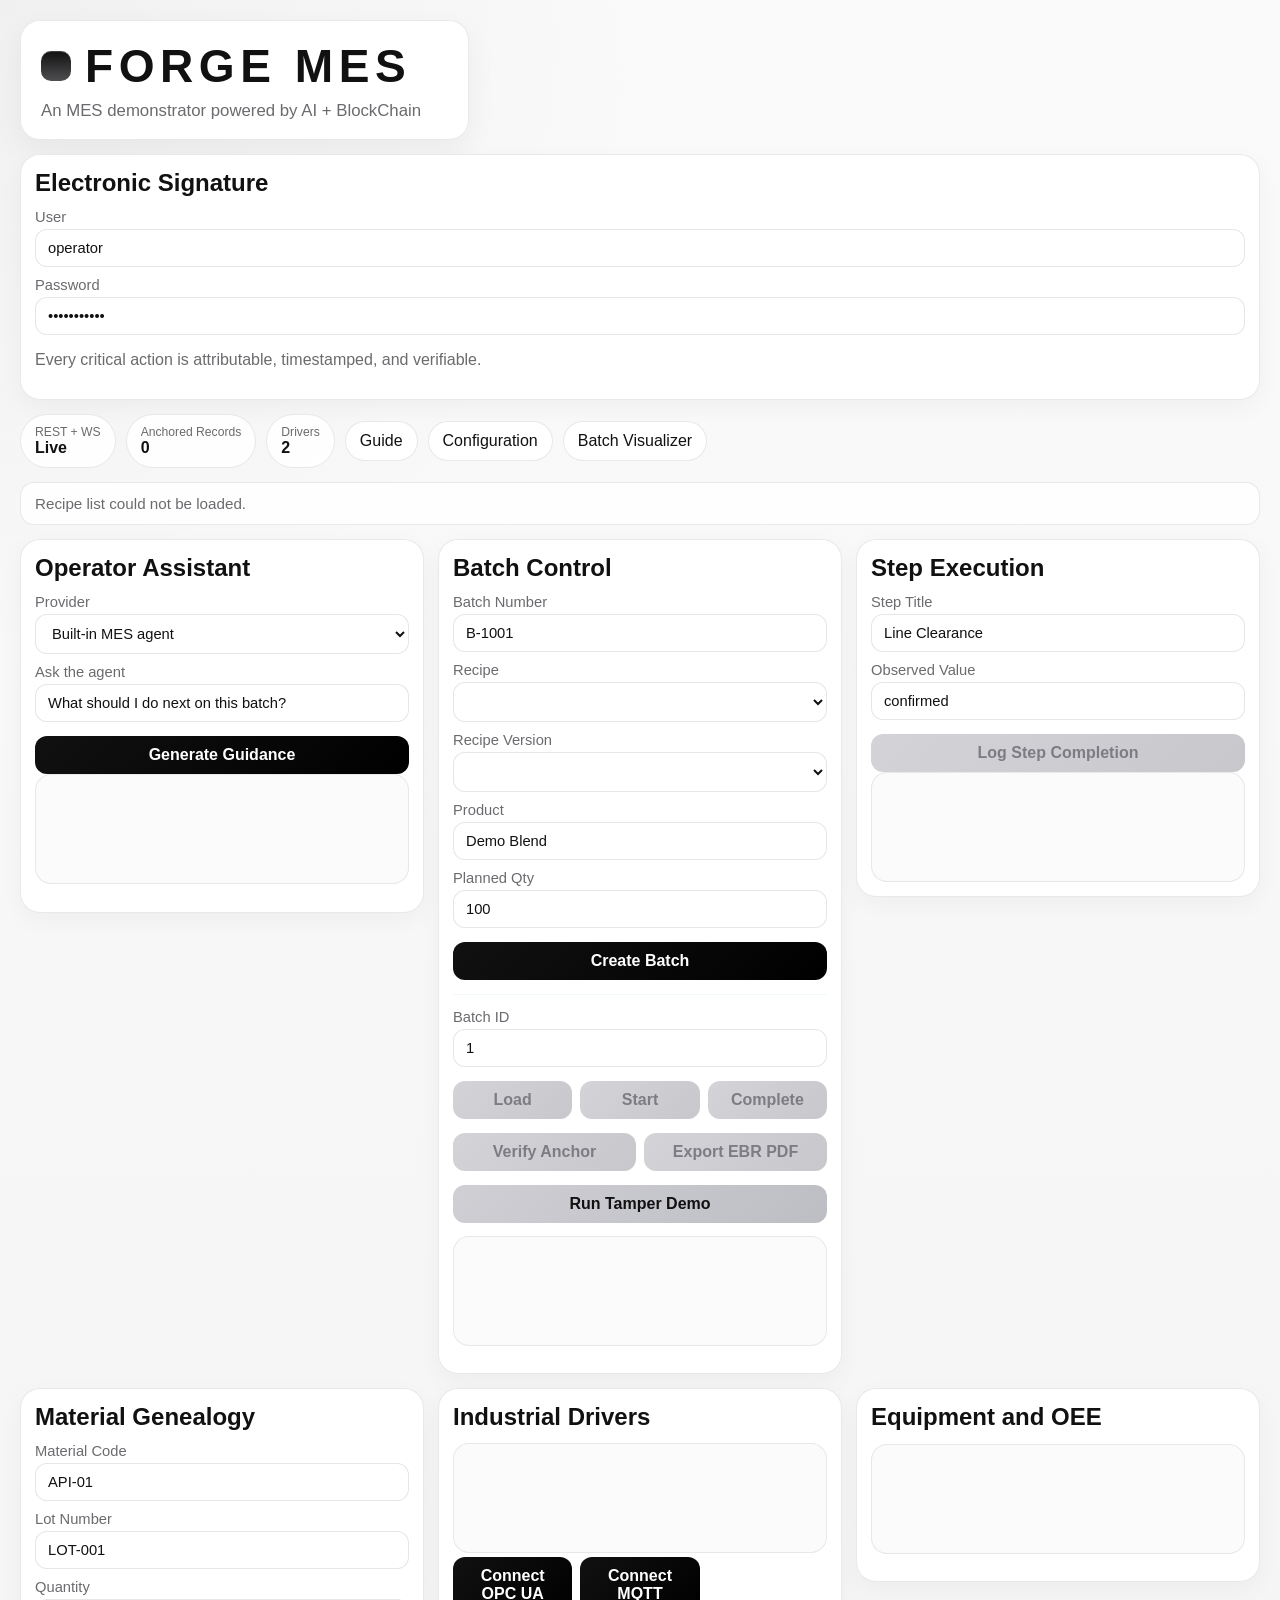
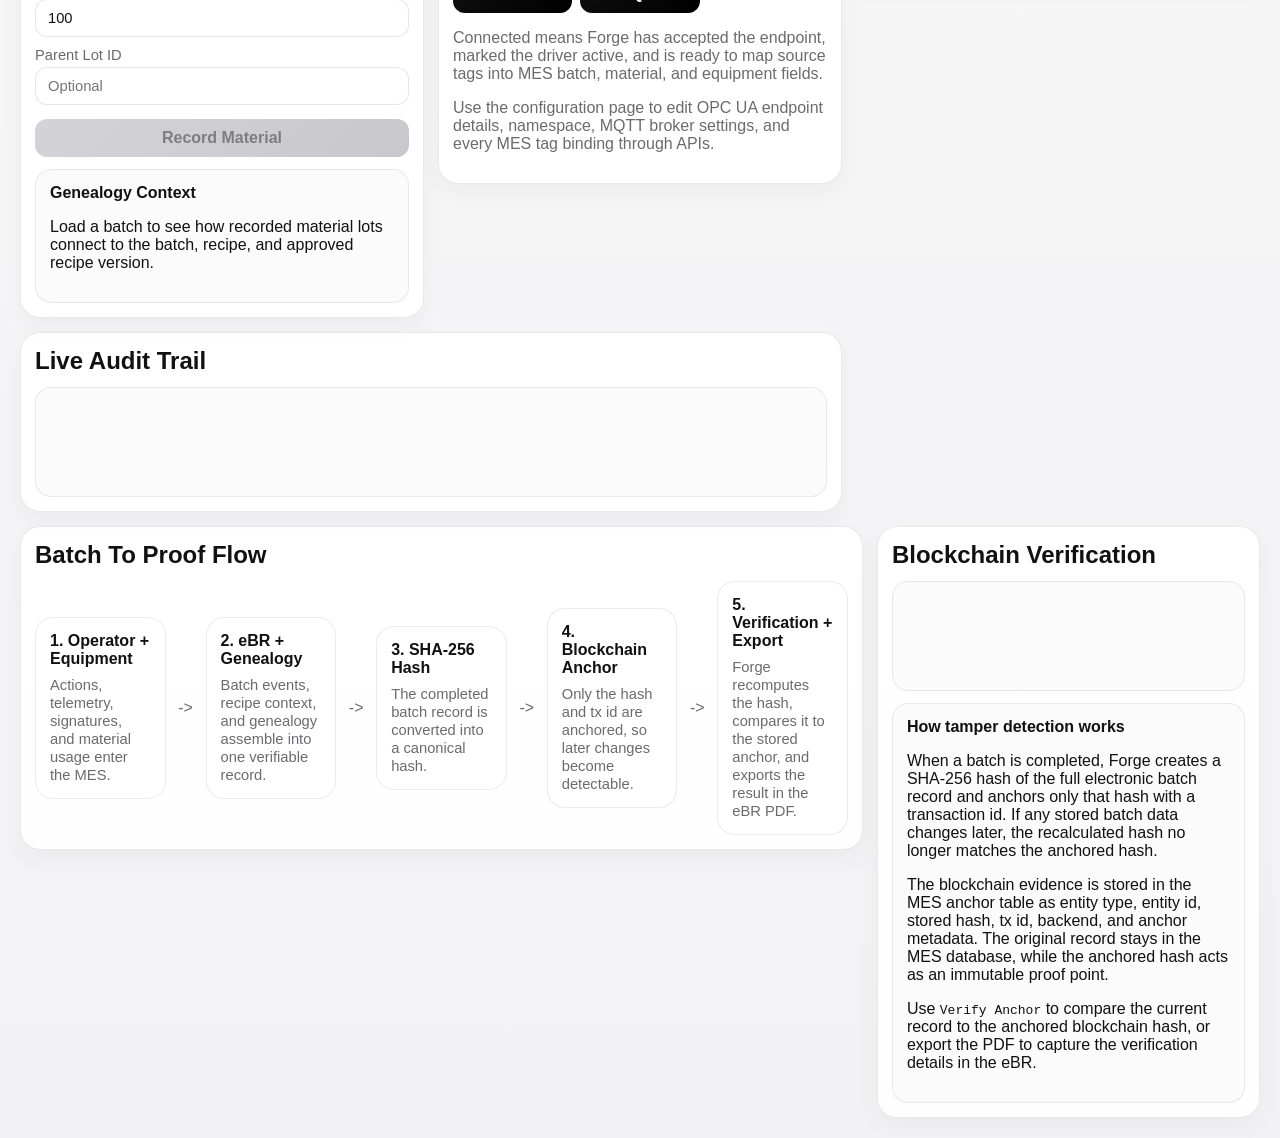
==== commit 93919799: "- add api-backed configuration and batch visualizer pages - expose driver config, tag map, timeline," ====
--- a/static/index.html
+++ b/static/index.html
@@ -28,8 +28,9 @@
       <div class="metric-chip"><span>REST + WS</span><strong>Live</strong></div>
       <div class="metric-chip"><span>Anchored Records</span><strong id="anchor-count">0</strong></div>
       <div class="metric-chip"><span>Drivers</span><strong id="driver-count">2</strong></div>
-      <a class="nav-link" href="/guide">Open Guide</a>
-      <a class="nav-link" href="/tag-mapping">Open Tag Mapping</a>
+      <a class="nav-link" href="/guide">Guide</a>
+      <a class="nav-link" href="/configuration">Configuration</a>
+      <a class="nav-link" href="/batch-visualizer">Batch Visualizer</a>
     </section>
 
     <section class="status-strip">
@@ -104,6 +105,7 @@
           <button data-driver-connect="mqtt">Connect MQTT</button>
         </div>
         <p class="tiny">Connected means Forge has accepted the endpoint, marked the driver active, and is ready to map source tags into MES batch, material, and equipment fields.</p>
+        <p class="tiny">Use the configuration page to edit OPC UA endpoint details, namespace, MQTT broker settings, and every MES tag binding through APIs.</p>
       </div>
 
       <div class="card">
--- a/static/styles.css
+++ b/static/styles.css
@@ -150,6 +150,7 @@
   display: grid;
   grid-template-columns: repeat(12, 1fr);
   gap: 14px;
+  align-items: start;
 }
 
 .card {
@@ -157,8 +158,9 @@
   background: var(--panel);
   border: 1px solid var(--line);
   border-radius: 20px;
-  padding: 16px;
+  padding: 14px;
   box-shadow: 0 8px 24px rgba(0, 0, 0, 0.04);
+  align-self: start;
 }
 
 .identity-card,
@@ -202,10 +204,10 @@
 button,
 select {
   width: 100%;
-  margin-top: 6px;
+  margin-top: 4px;
   border-radius: 12px;
   border: 1px solid rgba(15, 15, 15, 0.1);
-  padding: 11px 12px;
+  padding: 10px 12px;
   font: inherit;
 }
 
@@ -255,18 +257,23 @@
   border: 1px solid rgba(15, 15, 15, 0.08);
   border-radius: 16px;
   padding: 14px;
-  min-height: 150px;
+  min-height: 110px;
   overflow: auto;
 }
 
 .compact-code {
-  min-height: 140px;
+  min-height: 110px;
+}
+
+.events,
+.instructions {
+  max-height: 320px;
 }
 
 .event,
 .instruction-step,
 .driver-item {
-  padding: 10px 0;
+  padding: 8px 0;
   border-bottom: 1px solid rgba(123, 202, 181, 0.12);
 }
 
@@ -286,8 +293,8 @@
   background: white;
   border: 1px solid rgba(15, 15, 15, 0.08);
   border-radius: 18px;
-  padding: 16px;
-  min-height: 150px;
+  padding: 14px;
+  min-height: 130px;
 }
 
 .flow-node strong {
@@ -316,6 +323,91 @@
 
 code {
   word-break: break-all;
+}
+
+.config-grid,
+.toolbar-row {
+  display: grid;
+  grid-template-columns: repeat(3, minmax(0, 1fr));
+  gap: 10px;
+  align-items: end;
+}
+
+.compact-actions {
+  margin-top: 10px;
+}
+
+.table-wrap {
+  overflow: auto;
+  border: 1px solid rgba(15, 15, 15, 0.08);
+  border-radius: 16px;
+  background: #fbfbfc;
+}
+
+.data-table {
+  width: 100%;
+  border-collapse: collapse;
+  min-width: 860px;
+}
+
+.data-table th,
+.data-table td {
+  padding: 10px 12px;
+  border-bottom: 1px solid rgba(15, 15, 15, 0.08);
+  text-align: left;
+  vertical-align: top;
+}
+
+.data-table th {
+  font-size: 0.8rem;
+  text-transform: uppercase;
+  letter-spacing: 0.08em;
+  color: var(--muted);
+}
+
+.data-table input {
+  min-width: 120px;
+  margin-top: 0;
+}
+
+.table-button {
+  min-width: 80px;
+  padding: 8px 10px;
+}
+
+.timeline-graph {
+  display: grid;
+  gap: 10px;
+  margin-top: 12px;
+}
+
+.timeline-node {
+  display: grid;
+  grid-template-columns: 18px minmax(0, 1fr);
+  gap: 12px;
+  align-items: start;
+}
+
+.timeline-dot {
+  width: 14px;
+  height: 14px;
+  border-radius: 999px;
+  background: var(--accent);
+  margin-top: 14px;
+}
+
+.timeline-card {
+  border: 1px solid rgba(15, 15, 15, 0.08);
+  border-radius: 14px;
+  padding: 12px 14px;
+  background: white;
+  display: grid;
+  gap: 4px;
+}
+
+.timeline-card span {
+  color: var(--muted);
+  font-size: 0.92rem;
 }
 
 @media (max-width: 1100px) {
@@ -331,7 +423,9 @@
   }
 
   .proof-section,
-  .flow-graph {
+  .flow-graph,
+  .config-grid,
+  .toolbar-row {
     grid-template-columns: 1fr;
   }
 
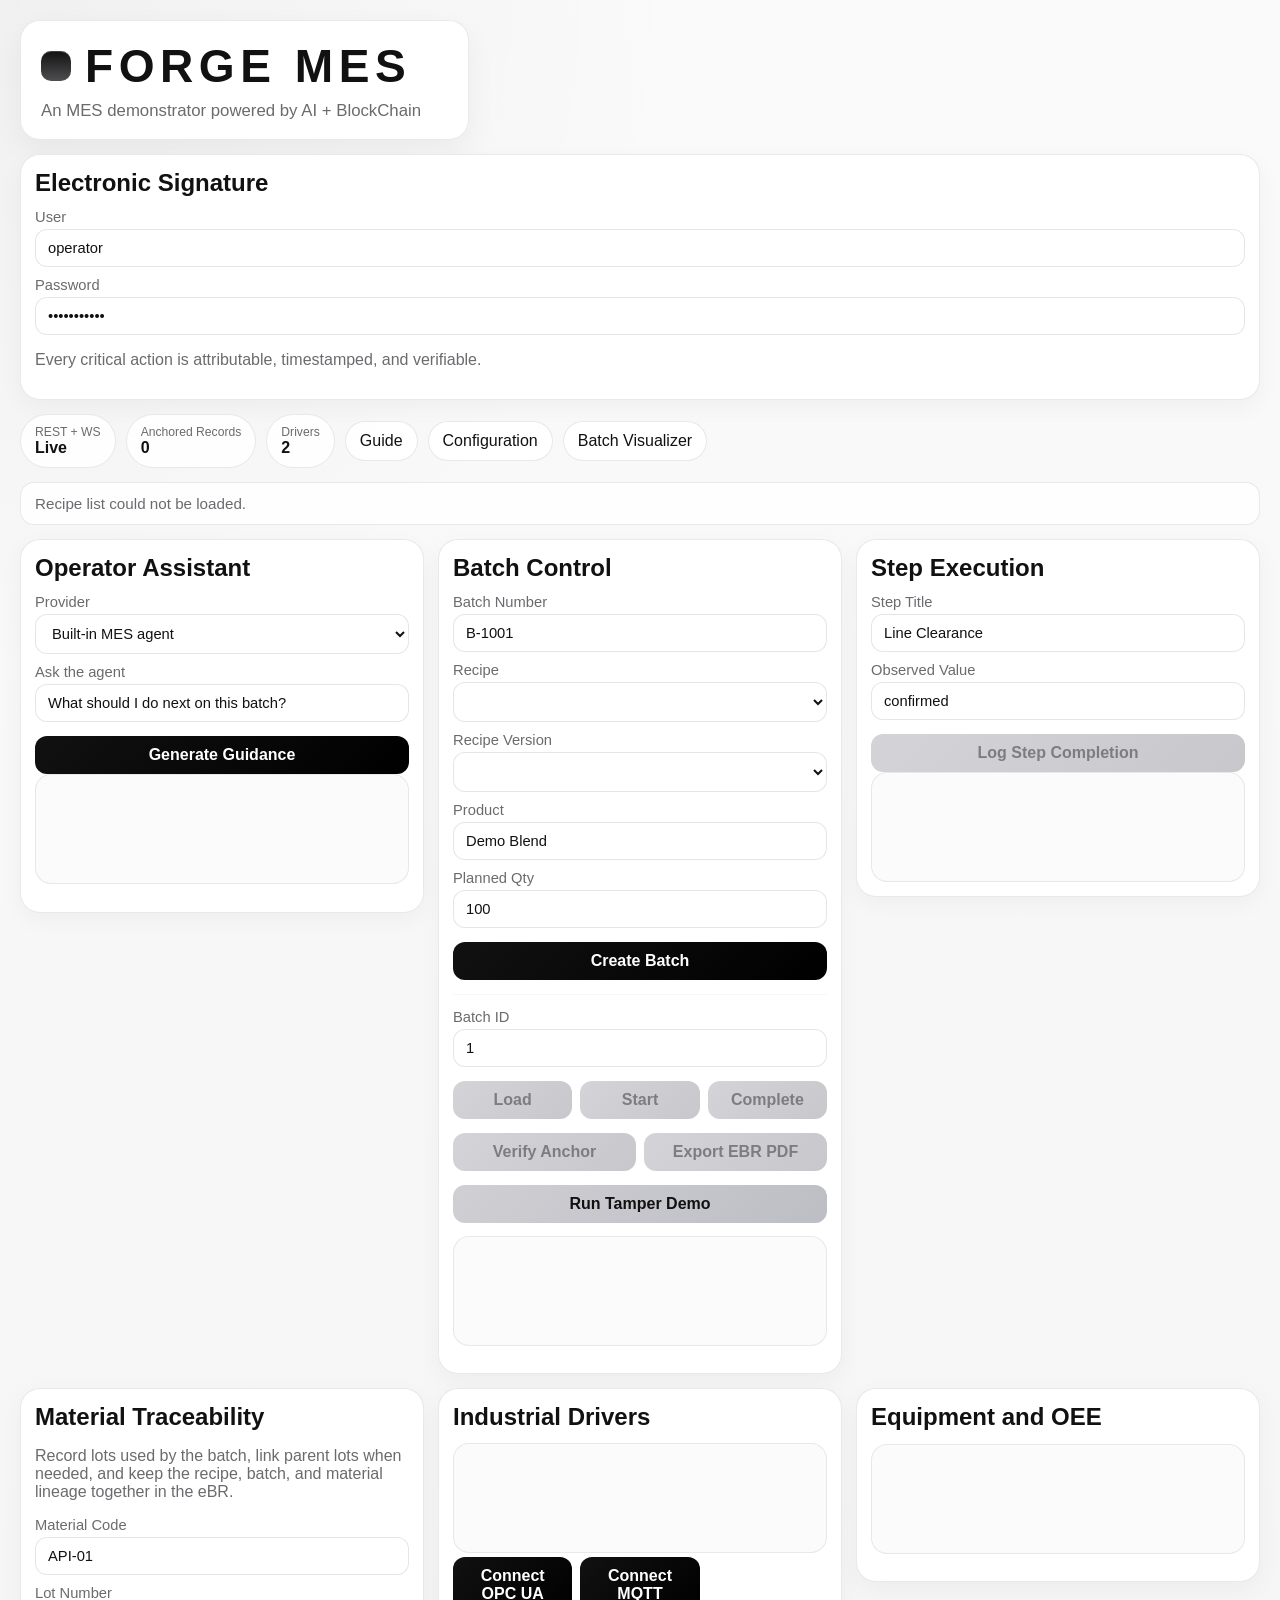
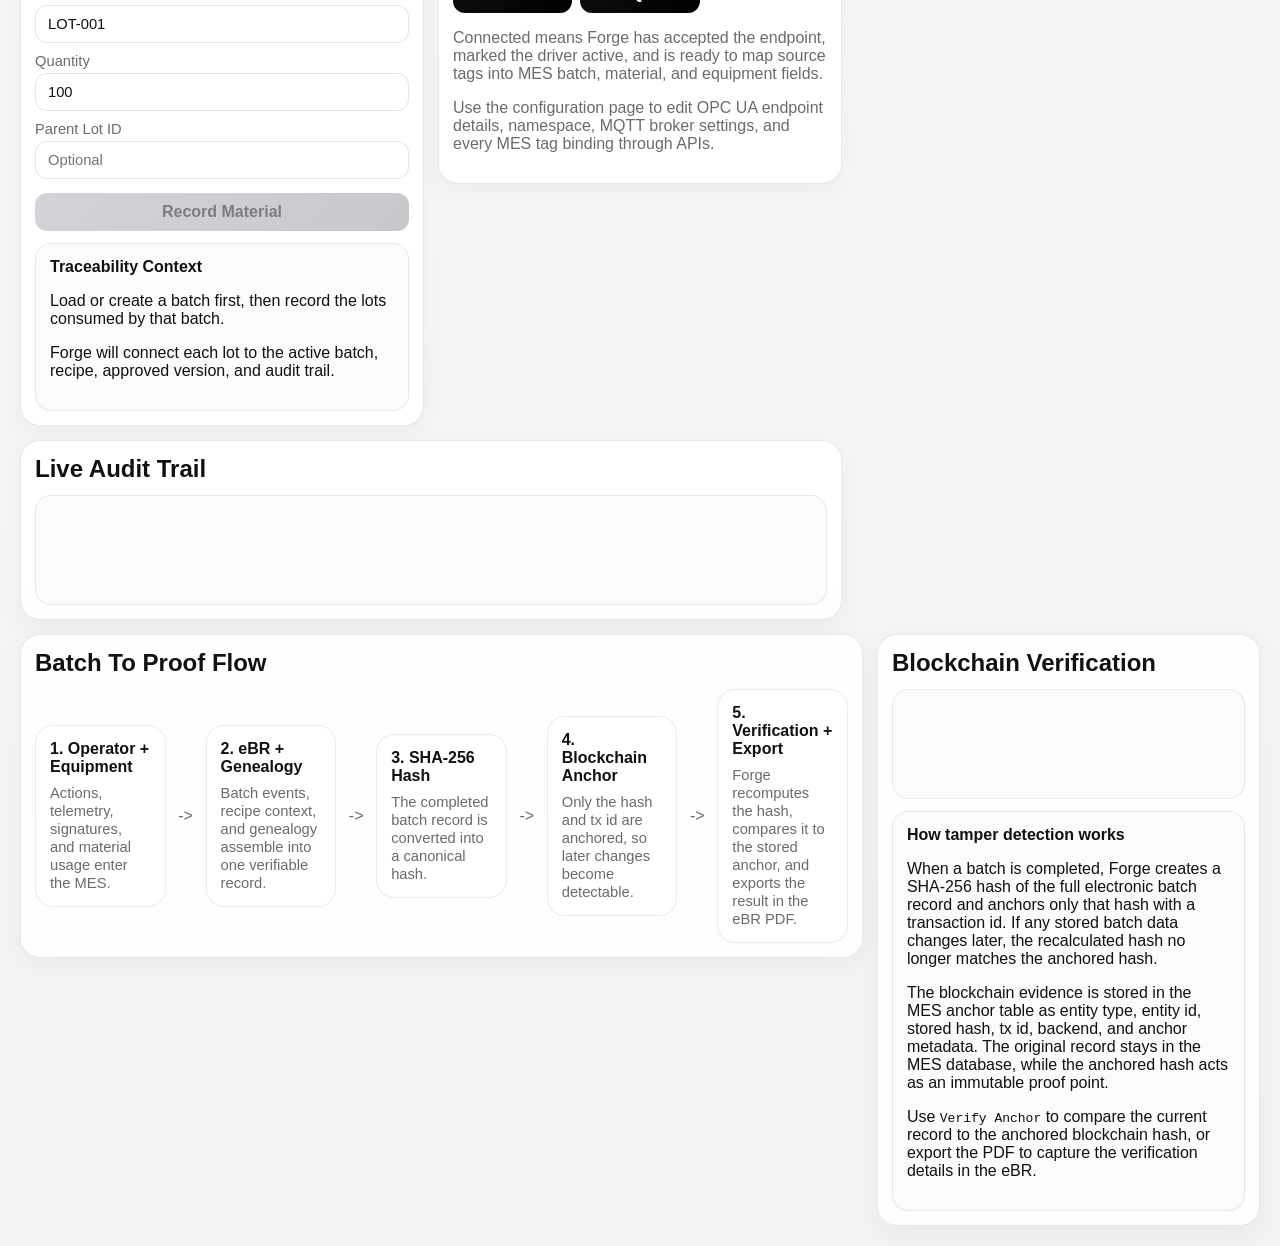
==== commit 3b1fce27: "- rename material genealogy to material traceability - allow material recording before batch start w" ====
--- a/static/index.html
+++ b/static/index.html
@@ -88,7 +88,8 @@
       </div>
 
       <div class="card">
-        <h2>Material Genealogy</h2>
+        <h2>Material Traceability</h2>
+        <p class="tiny">Record lots used by the batch, link parent lots when needed, and keep the recipe, batch, and material lineage together in the eBR.</p>
         <label>Material Code <input id="material-code" value="API-01"></label>
         <label>Lot Number <input id="lot-number" value="LOT-001"></label>
         <label>Quantity <input id="lot-qty" value="100" type="number"></label>
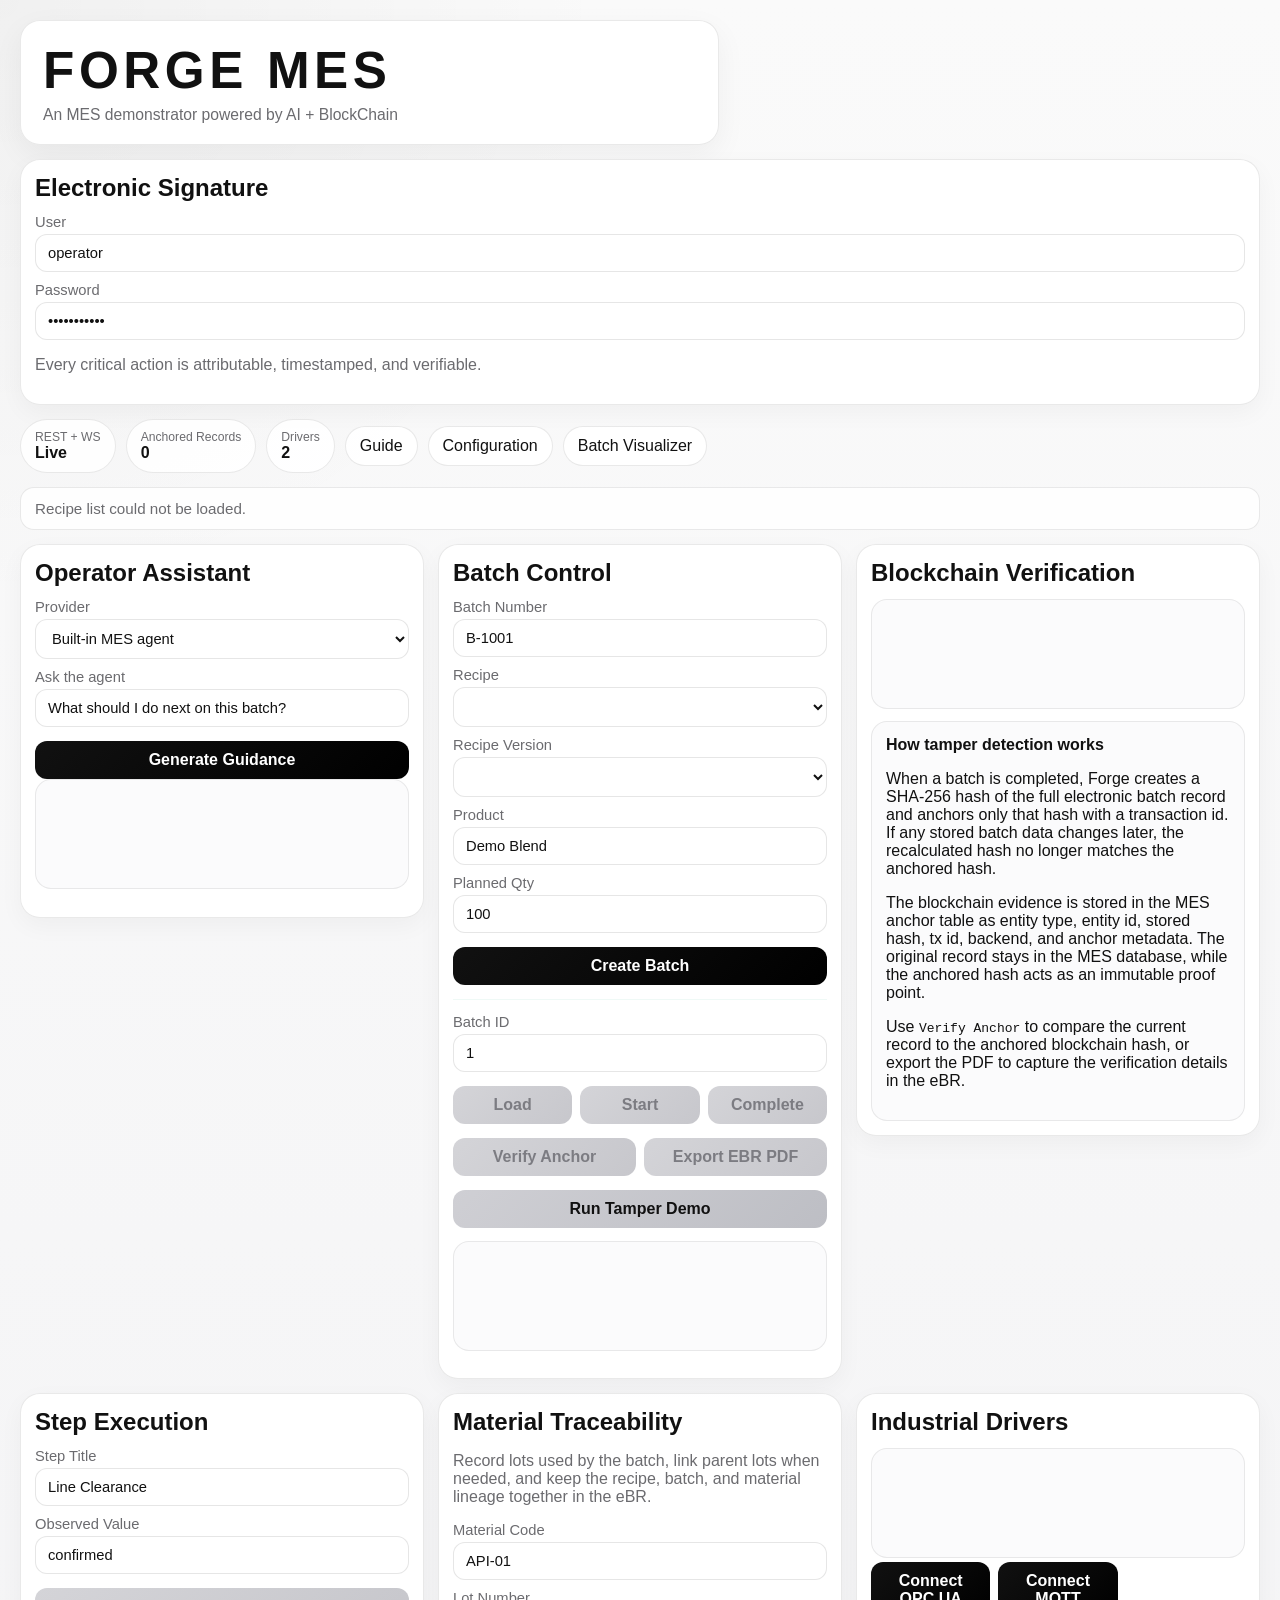
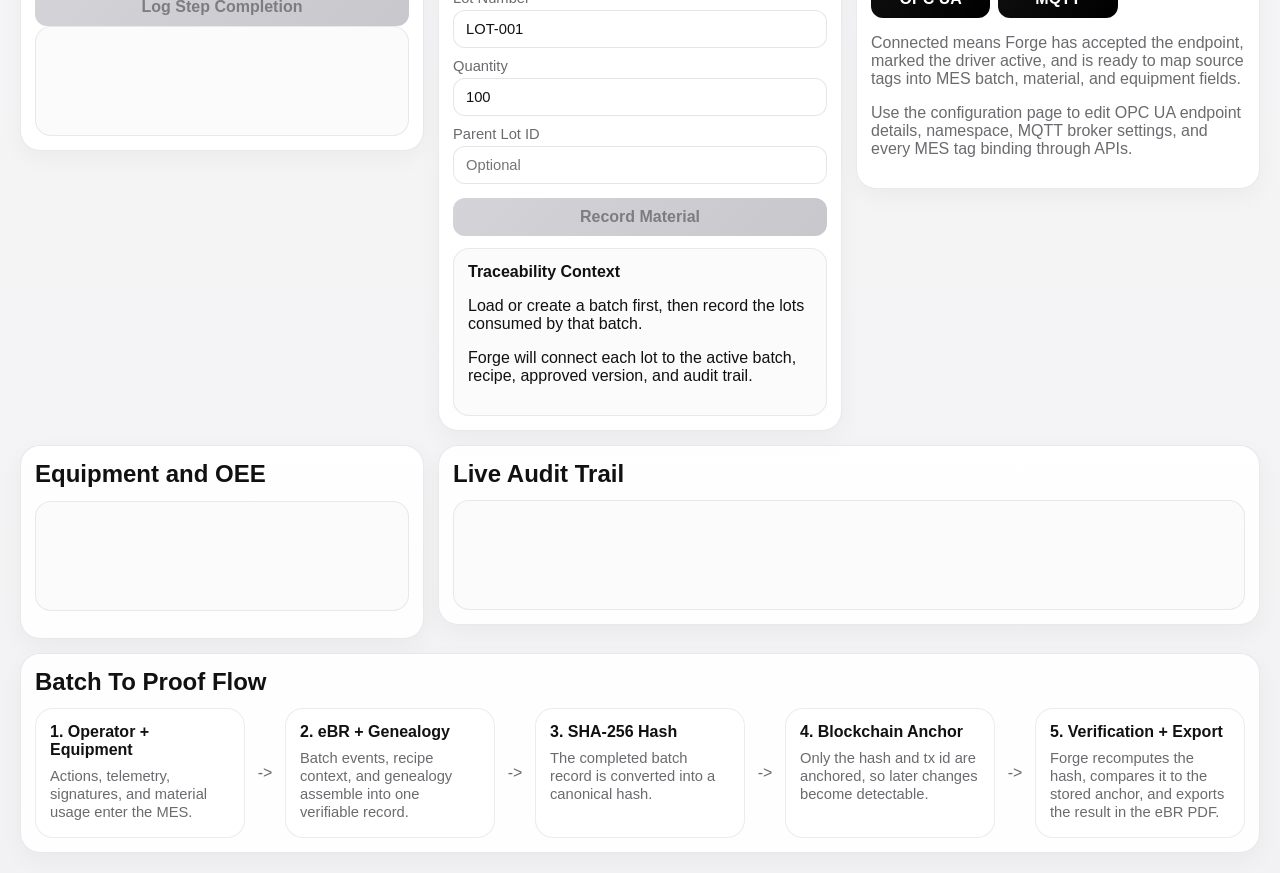
==== commit 1dee9d8a: "- simplify forge mes wordmark and remove header icon - move blockchain verification into the top row" ====
--- a/static/index.html
+++ b/static/index.html
@@ -11,7 +11,6 @@
     <section class="hero-panel">
       <div class="hero-copy hero-copy-minimal">
         <div class="brand-lockup">
-          <span class="brand-icon" aria-hidden="true"></span>
           <p class="brand-mark">FORGE MES</p>
         </div>
         <p class="hero-tagline">An MES demonstrator powered by AI + BlockChain</p>
@@ -38,7 +37,7 @@
     </section>
 
     <section class="grid primary-grid">
-      <div class="card accent-card">
+      <div class="card accent-card top-card">
         <h2>Operator Assistant</h2>
         <label>Provider
           <select id="agent-provider">
@@ -52,7 +51,7 @@
         <div id="agent-actions" class="pill-row"></div>
       </div>
 
-      <div class="card">
+      <div class="card top-card">
         <h2>Batch Control</h2>
         <label>Batch Number <input id="batch-number" value="B-1001"></label>
         <label>Recipe
@@ -77,6 +76,17 @@
         </div>
         <button id="tamper-batch" class="secondary">Run Tamper Demo</button>
         <pre id="batch-details" class="code compact-code"></pre>
+      </div>
+
+      <div class="card proof-verify-card top-card">
+        <h2>Blockchain Verification</h2>
+        <div id="verification" class="chat-panel"></div>
+        <div class="explain-panel">
+          <strong>How tamper detection works</strong>
+          <p>When a batch is completed, Forge creates a SHA-256 hash of the full electronic batch record and anchors only that hash with a transaction id. If any stored batch data changes later, the recalculated hash no longer matches the anchored hash.</p>
+          <p>The blockchain evidence is stored in the MES anchor table as entity type, entity id, stored hash, tx id, backend, and anchor metadata. The original record stays in the MES database, while the anchored hash acts as an immutable proof point.</p>
+          <p>Use <code>Verify Anchor</code> to compare the current record to the anchored blockchain hash, or export the PDF to capture the verification details in the eBR.</p>
+        </div>
       </div>
 
       <div class="card">
@@ -119,8 +129,7 @@
         <div id="events" class="events"></div>
       </div>
 
-      <section class="proof-section">
-        <div class="card wide-card proof-flow-card">
+      <div class="card wide-card proof-flow-card full-span">
           <h2>Batch To Proof Flow</h2>
           <div class="flow-graph">
             <div class="flow-node">
@@ -148,19 +157,7 @@
               <span>Forge recomputes the hash, compares it to the stored anchor, and exports the result in the eBR PDF.</span>
             </div>
           </div>
-        </div>
-
-        <div class="card proof-verify-card">
-          <h2>Blockchain Verification</h2>
-          <div id="verification" class="chat-panel"></div>
-          <div class="explain-panel">
-            <strong>How tamper detection works</strong>
-            <p>When a batch is completed, Forge creates a SHA-256 hash of the full electronic batch record and anchors only that hash with a transaction id. If any stored batch data changes later, the recalculated hash no longer matches the anchored hash.</p>
-            <p>The blockchain evidence is stored in the MES anchor table as entity type, entity id, stored hash, tx id, backend, and anchor metadata. The original record stays in the MES database, while the anchored hash acts as an immutable proof point.</p>
-            <p>Use <code>Verify Anchor</code> to compare the current record to the anchored blockchain hash, or export the PDF to capture the verification details in the eBR.</p>
-          </div>
-        </div>
-      </section>
+      </div>
     </section>
   </main>
   <script src="/static/app.js"></script>
--- a/static/styles.css
+++ b/static/styles.css
@@ -16,7 +16,7 @@
 
 body {
   margin: 0;
-  font-family: "SF Pro Display", "Segoe UI", "Helvetica Neue", sans-serif;
+  font-family: "SF Pro Display", "SF Pro Text", -apple-system, BlinkMacSystemFont, "Helvetica Neue", sans-serif;
   color: var(--ink);
   background:
     radial-gradient(circle at top left, rgba(0, 0, 0, 0.04), transparent 22%),
@@ -31,7 +31,7 @@
 
 .hero-panel {
   display: grid;
-  grid-template-columns: 1.2fr 2fr;
+  grid-template-columns: minmax(0, 1.4fr) minmax(320px, 1fr);
   gap: 14px;
   margin-bottom: 14px;
 }
@@ -44,26 +44,15 @@
 }
 
 .hero-copy-minimal {
-  padding: 18px 20px;
+  padding: 20px 22px;
   display: flex;
   flex-direction: column;
   justify-content: center;
-  min-height: 120px;
+  min-height: 116px;
 }
 
 .brand-lockup {
-  display: flex;
-  align-items: center;
-  gap: 14px;
-  margin-bottom: 8px;
-}
-
-.brand-icon {
-  width: 30px;
-  height: 30px;
-  border-radius: 10px;
-  background: linear-gradient(180deg, #111111 0%, #4f4f52 100%);
-  box-shadow: inset 0 1px 0 rgba(255, 255, 255, 0.2);
+  margin-bottom: 6px;
 }
 
 .eyebrow,
@@ -76,15 +65,16 @@
 }
 
 .brand-mark {
-  font-weight: 700;
-  font-size: clamp(1.6rem, 3.6vw, 3rem);
-  letter-spacing: 0.12em;
+  font-family: "SF Pro Display", "SF Pro Text", -apple-system, BlinkMacSystemFont, "Helvetica Neue", sans-serif;
+  font-weight: 600;
+  font-size: clamp(2rem, 4vw, 3.4rem);
+  letter-spacing: 0.09em;
   margin: 0;
 }
 
 .hero-tagline {
   margin: 0;
-  font-size: 1.05rem;
+  font-size: 0.98rem;
   color: var(--muted);
 }
 
@@ -172,17 +162,8 @@
   grid-column: span 8;
 }
 
-.proof-section {
+.full-span {
   grid-column: span 12;
-  display: grid;
-  grid-template-columns: minmax(0, 2.2fr) minmax(320px, 1fr);
-  gap: 14px;
-  align-items: start;
-}
-
-.proof-flow-card,
-.proof-verify-card {
-  grid-column: auto;
 }
 
 .guide-layout .wide-card {
@@ -422,7 +403,6 @@
     grid-column: span 1;
   }
 
-  .proof-section,
   .flow-graph,
   .config-grid,
   .toolbar-row {
